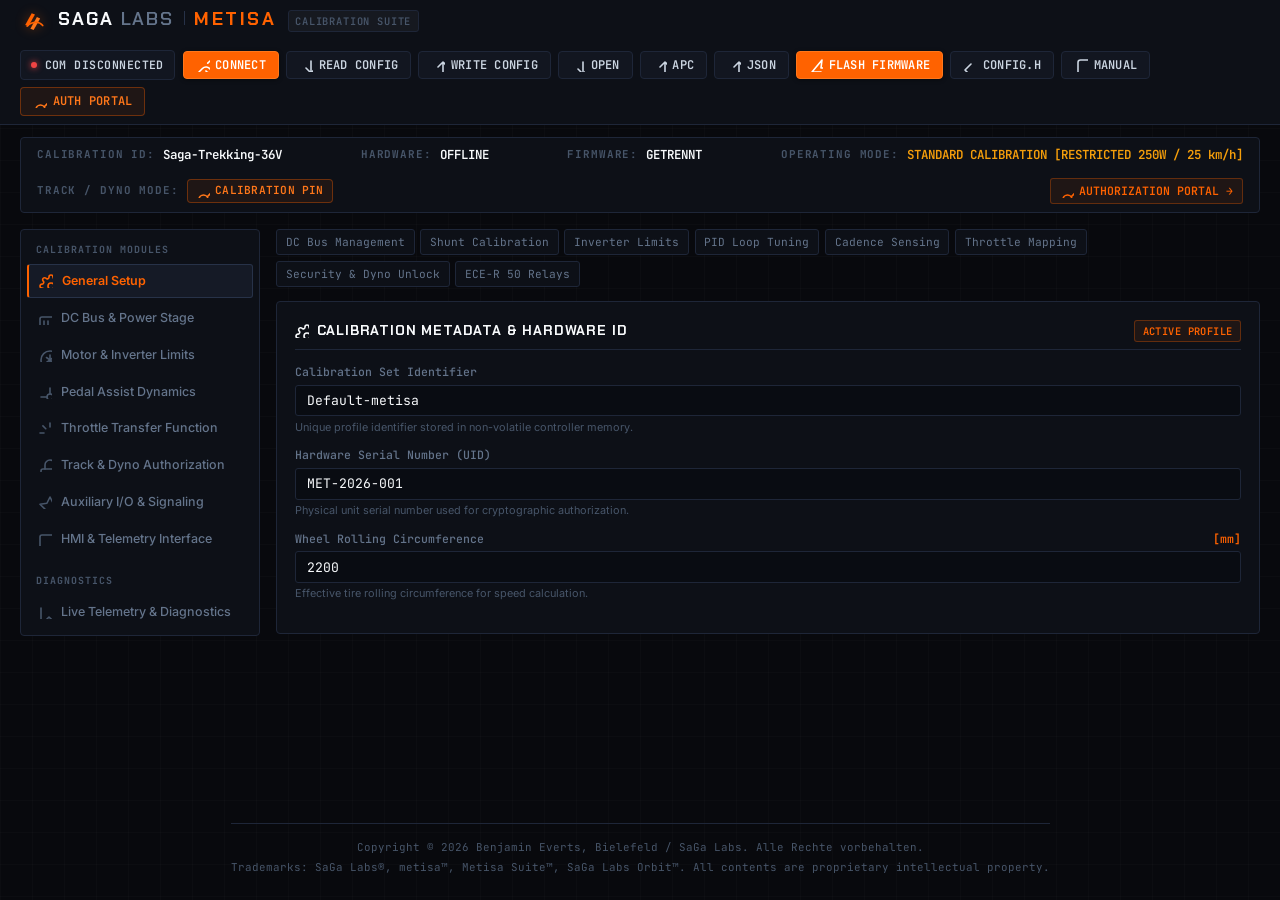
==== configurator/index.html @ d4f1e142 "feat(configurator): automatic hardware detection, master-PIN gated initial provisioning, and firmwar" ====
<!DOCTYPE html>
<html lang="de">
<head>
  <meta charset="UTF-8">
  <meta name="viewport" content="width=device-width, initial-scale=1.0">
  <title>SaGa Labs // METISA Inverter & Controller Calibration Suite</title>
  <meta name="description" content="SaGa Labs METISA Professional Calibration Suite. Universal Embedded Motor Controller & Inverter Tuning Platform.">
  <link rel="stylesheet" href="style.css">
</head>
<body>

  <!-- Hidden SVG Symbol Definitions for Clean 1.5px Stroke Icons -->
  <svg style="display: none;">
    <defs>
      <g id="icon-link"><path d="M10 13a5 5 0 007.54.54l3-3a5 5 0 00-7.07-7.07l-1.72 1.71"/><path d="M14 11a5 5 0 00-7.54-.54l-3 3a5 5 0 007.07 7.07l1.71-1.71"/></g>
      <g id="icon-import"><path d="M4 17v2a2 2 0 002 2h12a2 2 0 002-2v-2M7 11l5 5 5-5m-5 5V4"/></g>
      <g id="icon-export"><path d="M4 17v2a2 2 0 002 2h12a2 2 0 002-2v-2M7 9l5-5 5 5m-5-5v12"/></g>
      <g id="icon-code"><polyline points="16 18 22 12 16 6"/><polyline points="8 6 2 12 8 18"/></g>
      <g id="icon-manual"><path d="M4 19.5A2.5 2.5 0 016.5 17H20M4 4.5A2.5 2.5 0 016.5 2H20v20H6.5A2.5 2.5 0 014 19.5v-15z"/></g>
      <g id="icon-key"><circle cx="7.5" cy="15.5" r="4.5"/><path d="M21 3l-9.5 9.5M16 8l3 3M19 5l2 2"/></g>
      <g id="icon-gear"><circle cx="12" cy="12" r="3"/><path d="M19.4 15a1.65 1.65 0 00.33 1.82l.06.06a2 2 0 010 2.83 2 2 0 01-2.83 0l-.06-.06a1.65 1.65 0 00-1.82-.33 1.65 1.65 0 00-1 1.51V21a2 2 0 01-2 2 2 2 0 01-2-2v-.09A1.65 1.65 0 009 19.4a1.65 1.65 0 00-1.82.33l-.06.06a2 2 0 01-2.83 0 2 2 0 010-2.83l.06-.06a1.65 1.65 0 00.33-1.82 1.65 1.65 0 00-1.51-1H3a2 2 0 01-2-2 2 2 0 012-2h.09A1.65 1.65 0 004.6 9a1.65 1.65 0 00-.33-1.82l-.06-.06a2 2 0 010-2.83 2 2 0 012.83 0l.06.06a1.65 1.65 0 001.82.33H9a1.65 1.65 0 001-1.51V3a2 2 0 012-2 2 2 0 012 2v.09a1.65 1.65 0 001 1.51 1.65 1.65 0 001.82-.33l.06-.06a2 2 0 012.83 0 2 2 0 010 2.83l-.06.06a1.65 1.65 0 00-.33 1.82V9a1.65 1.65 0 001.51 1H21a2 2 0 012 2 2 2 0 01-2 2h-.09a1.65 1.65 0 00-1.51 1z"/></g>
      <g id="icon-battery"><rect x="2" y="6" width="18" height="12" rx="2"/><path d="M22 11v2M6 10v4m4-4v4"/></g>
      <g id="icon-motor"><circle cx="12" cy="12" r="9"/><path d="M12 7v10M8.5 9.5l7 5M15.5 9.5l-7 5"/></g>
      <g id="icon-pedal"><circle cx="12" cy="12" r="3"/><path d="M3 12h6m6 0h6M12 3v6m0 6v6"/></g>
      <g id="icon-throttle"><path d="M12 2v4m0 12v4M4.93 4.93l2.83 2.83m8.48 8.48l2.83 2.83M2 12h4m12 0h4M4.93 19.07l2.83-2.83m8.48-8.48l2.83-2.83"/></g>
      <g id="icon-lock"><rect x="3" y="11" width="18" height="11" rx="2"/><path d="M7 11V7a5 5 0 0110 0v4"/></g>
      <g id="icon-unlock"><rect x="3" y="11" width="18" height="11" rx="2"/><path d="M7 11V7a5 5 0 019.9-1"/></g>
      <g id="icon-signals"><polygon points="12 2 15.09 8.26 22 9.27 17 14.14 18.18 21.02 12 17.77 5.82 21.02 7 14.14 2 9.27 8.91 8.26 12 2"/></g>
      <g id="icon-display"><rect x="2" y="3" width="20" height="14" rx="2"/><path d="M8 21h8m-4-4v4"/></g>
      <g id="icon-telemetry"><path d="M3 3v18h18M7 16l4-4 4 4 6-6"/></g>
      <g id="icon-copy"><rect x="9" y="9" width="13" height="13" rx="2"/><path d="M5 15H4a2 2 0 01-2-2V4a2 2 0 012-2h9a2 2 0 012 2v1"/></g>
      <g id="icon-download"><path d="M21 15v4a2 2 0 01-2 2H5a2 2 0 01-2-2v-4M7 10l5 5 5-5M12 15V3"/></g>
      <g id="icon-flash"><polygon points="13 2 3 14 12 14 11 22 21 10 12 10 13 2"/></g>
    </defs>
  </svg>

  <!-- High-Density Automotive Client Toolbar -->
  <header class="app-header">
    <div class="brand-group" onclick="window.location.reload()">
      <svg class="logo-icon-svg" viewBox="0 0 40 40" fill="none">
        <path d="M8 26L18 8L23 10L13 28L8 26Z" fill="#ff6200"/>
        <path d="M16 32L26 14L31 16L21 34L16 32Z" fill="#ff771a"/>
        <path d="M11 28C11 28 17 22 25 22C31 22 35 27 35 27" stroke="#ff6200" stroke-width="2.5" stroke-linecap="round"/>
      </svg>
      <div class="brand-text-block">
        <span class="saga-title">SAGA</span>
        <span class="saga-labs-sub">LABS</span>
        <div class="brand-divider"></div>
        <span class="metisa-title">METISA</span>
        <span class="suite-badge">CALIBRATION SUITE</span>
      </div>
    </div>

    <div class="header-actions">
      <!-- Hardware Link Status Beacon -->
      <div class="connection-pill">
        <span class="connection-dot"></span>
        <span id="connectionStatusText">COM DISCONNECTED</span>
      </div>
      <button id="btnConnectSerial" class="btn btn-saga-primary" title="Web Serial Interface @ 115200 Baud">
        <svg class="svg-icon"><use href="#icon-link"/></svg>
        <span>CONNECT</span>
      </button>

      <!-- Controller Web Serial Sync (Read & Write) -->
      <button id="btnReadConfig" class="btn btn-secondary" onclick="readConfigFromController()" title="Konfiguration aus Controller-EEPROM über USB auslesen">
        <svg class="svg-icon"><use href="#icon-download"/></svg>
        <span>READ CONFIG</span>
      </button>
      <button id="btnWriteConfig" class="btn btn-secondary" onclick="writeConfigToController()" title="Aktive Kalibrierung über USB auf Controller schreiben & speichern">
        <svg class="svg-icon"><use href="#icon-export"/></svg>
        <span>WRITE CONFIG</span>
      </button>

      <!-- Profile File Actions -->
      <input type="file" id="profileFileInput" accept=".apc,.json" style="display: none;" onchange="handleProfileFileSelect(event)">
      <button class="btn btn-secondary" onclick="triggerProfileUpload()" title="Profil laden (.apc / .json)">
        <svg class="svg-icon"><use href="#icon-import"/></svg>
        <span>OPEN</span>
      </button>
      <button class="btn btn-secondary" onclick="downloadApcProfile()" title="Export legacy .apc profile">
        <svg class="svg-icon"><use href="#icon-export"/></svg>
        <span>APC</span>
      </button>
      <button class="btn btn-secondary" onclick="downloadJsonProfile()" title="Export JSON calibration profile">
        <svg class="svg-icon"><use href="#icon-export"/></svg>
        <span>JSON</span>
      </button>

      <!-- Firmware Flasher & Generator -->
      <button id="btnOpenFirmware" class="btn btn-saga-primary" onclick="openFirmwareModal()" title="Firmware flashen / Binaries herunterladen">
        <svg class="svg-icon"><use href="#icon-flash"/></svg>
        <span>FLASH FIRMWARE</span>
      </button>
      <button class="btn btn-secondary" onclick="openConfigModal()" title="Generate C++ firmware configuration header">
        <svg class="svg-icon"><use href="#icon-code"/></svg>
        <span>CONFIG.H</span>
      </button>

      <!-- Wiki & Auth Portal -->
      <a href="wiki.html" class="btn btn-secondary" title="Engineering documentation & field troubleshooting">
        <svg class="svg-icon"><use href="#icon-manual"/></svg>
        <span>MANUAL</span>
      </a>
      <a href="unlock_portal.html" target="_blank" class="btn btn-saga-outline" title="Dual-Mode Autorisierungsportal (E-Scooter eKFV / Track & Dyno)">
        <svg class="svg-icon"><use href="#icon-key"/></svg>
        <span>AUTH PORTAL</span>
      </a>
    </div>
  </header>

  <!-- Telemetry Summary Ribbon -->
  <section class="tech-status-bar">
    <div class="tech-status-col">
      <span class="tech-status-label">CALIBRATION ID:</span>
      <span class="tech-status-val" id="displayProfileName">Saga-Trekking-36V</span>
    </div>
    <div class="tech-status-col">
      <span class="tech-status-label">HARDWARE:</span>
      <span class="tech-status-val" id="detectedHardwareText">OFFLINE</span>
    </div>
    <div class="tech-status-col">
      <span class="tech-status-label">FIRMWARE:</span>
      <span class="tech-status-val" id="detectedFirmwareText">GETRENNT</span>
    </div>
    <div class="tech-status-col">
      <span class="tech-status-label">OPERATING MODE:</span>
      <span class="tech-status-val status-locked" id="techModeStatus">STANDARD CALIBRATION [RESTRICTED 250W / 25 km/h]</span>
    </div>
    <div class="tech-status-col">
      <span class="tech-status-label">TRACK / DYNO MODE:</span>
      <button id="btnQuickUnlock" class="btn btn-saga-outline btn-xs" onclick="switchTab('tab-pin')">
        <svg class="svg-icon"><use href="#icon-key"/></svg>
        <span>CALIBRATION PIN</span>
      </button>
    </div>
    <div class="tech-status-col">
      <a href="unlock_portal.html" target="_blank" class="portal-badge-link" title="Open official authorization portal">
        <svg class="svg-icon"><use href="#icon-key"/></svg>
        <span>AUTHORIZATION PORTAL &rarr;</span>
      </a>
    </div>
  </section>

  <!-- Main Container -->
  <div class="main-container">

    <!-- Sidebar Module Selector -->
    <nav class="sidebar-nav">
      <div class="nav-category-header">CALIBRATION MODULES</div>
      
      <div class="nav-item active" data-tab="tab-system">
        <svg class="svg-icon"><use href="#icon-gear"/></svg>
        <span>General Setup</span>
      </div>
      <div class="nav-item" data-tab="tab-battery">
        <svg class="svg-icon"><use href="#icon-battery"/></svg>
        <span>DC Bus & Power Stage</span>
      </div>
      <div class="nav-item" data-tab="tab-motor">
        <svg class="svg-icon"><use href="#icon-motor"/></svg>
        <span>Motor & Inverter Limits</span>
      </div>
      <div class="nav-item" data-tab="tab-pas">
        <svg class="svg-icon"><use href="#icon-pedal"/></svg>
        <span>Pedal Assist Dynamics</span>
      </div>
      <div class="nav-item" data-tab="tab-throttle">
        <svg class="svg-icon"><use href="#icon-throttle"/></svg>
        <span>Throttle Transfer Function</span>
      </div>
      <div class="nav-item" data-tab="tab-pin">
        <svg class="svg-icon"><use href="#icon-lock"/></svg>
        <span>Track & Dyno Authorization</span>
      </div>
      <div class="nav-item" data-tab="tab-lights">
        <svg class="svg-icon"><use href="#icon-signals"/></svg>
        <span>Auxiliary I/O & Signaling</span>
      </div>
      <div class="nav-item" data-tab="tab-display">
        <svg class="svg-icon"><use href="#icon-display"/></svg>
        <span>HMI & Telemetry Interface</span>
      </div>

      <div class="nav-category-header" style="margin-top: 0.5rem;">DIAGNOSTICS</div>
      <div class="nav-item" data-tab="tab-live">
        <svg class="svg-icon"><use href="#icon-telemetry"/></svg>
        <span>Live Telemetry & Diagnostics</span>
      </div>
    </nav>

    <!-- Main Content Area -->
    <main class="content-area">

      <!-- Fast Jump Hotspots Strip -->
      <section style="display: flex; flex-direction: column; gap: 0.35rem;">
        <div class="hotspots-strip">
          <span class="hotspot-pill" data-tab="tab-battery" data-card="card-battery">DC Bus Management</span>
          <span class="hotspot-pill" data-tab="tab-battery" data-card="card-shunt">Shunt Calibration</span>
          <span class="hotspot-pill" data-tab="tab-motor" data-card="card-motor">Inverter Limits</span>
          <span class="hotspot-pill" data-tab="tab-motor" data-card="card-pid">PID Loop Tuning</span>
          <span class="hotspot-pill" data-tab="tab-pas" data-card="card-pas">Cadence Sensing</span>
          <span class="hotspot-pill" data-tab="tab-throttle" data-card="card-throttle">Throttle Mapping</span>
          <span class="hotspot-pill" data-tab="tab-pin" data-card="card-pin">Security & Dyno Unlock</span>
          <span class="hotspot-pill" data-tab="tab-lights" data-card="card-signals">ECE-R 50 Relays</span>
        </div>
      </section>

      <!-- TAB 1: General Setup -->
      <div id="tab-system" class="tab-pane">
        <div class="cards-grid">
          <div class="config-card" id="card-system">
            <div class="card-title">
              <h3>
                <svg class="svg-icon"><use href="#icon-gear"/></svg>
                CALIBRATION METADATA & HARDWARE ID
              </h3>
              <span class="badge badge-metisa">Active Profile</span>
            </div>
            <div class="form-group">
              <label class="form-label" for="profile_name">Calibration Set Identifier</label>
              <input type="text" id="profile_name" class="form-control" value="Saga-Trekking-36V">
              <span class="form-hint">Unique profile identifier stored in non-volatile controller memory.</span>
            </div>
            <div class="form-group">
              <label class="form-label" for="profile_serial">Hardware Serial Number (UID)</label>
              <input type="text" id="profile_serial" class="form-control" placeholder="e.g. MET-4091-88" value="MET-2026-001">
              <span class="form-hint">Physical unit serial number used for cryptographic authorization.</span>
            </div>
            <div class="form-group">
              <label class="form-label" for="nud_circumference">
                <span>Wheel Rolling Circumference</span>
                <span class="unit">[mm]</span>
              </label>
              <input type="number" id="nud_circumference" class="form-control" step="1" value="2200">
              <span class="form-hint">Effective tire rolling circumference for speed calculation.</span>
            </div>
          </div>
        </div>
      </div>

      <!-- TAB 2: DC Bus & Power Stage -->
      <div id="tab-battery" class="tab-pane" style="display: none;">
        <div class="cards-grid">
          <div class="config-card" id="card-battery">
            <div class="card-title">
              <h3>
                <svg class="svg-icon"><use href="#icon-battery"/></svg>
                DC BUS MONITORING & CELL PROTECTION
              </h3>
              <span class="badge badge-legal">Protection Circuit</span>
            </div>
            <div class="form-row">
              <div class="form-group">
                <label class="form-label" for="nud_vmax">
                  <span>Charge Cutoff Voltage</span>
                  <span class="unit">[V]</span>
                </label>
                <input type="number" id="nud_vmax" class="form-control" step="0.5" value="42.0">
              </div>
              <div class="form-group">
                <label class="form-label" for="nud_capacity">
                  <span>Nominal Capacity</span>
                  <span class="unit">[Wh]</span>
                </label>
                <input type="number" id="nud_capacity" class="form-control" step="10" value="500">
              </div>
            </div>
            <div class="form-row">
              <div class="form-group">
                <label class="form-label" for="nud_vcutoff">
                  <span>Derating Threshold Voltage</span>
                  <span class="unit">[V]</span>
                </label>
                <input type="number" id="nud_vcutoff" class="form-control" step="0.5" value="33.0">
                <span class="form-hint">Soft power reduction begins.</span>
              </div>
              <div class="form-group">
                <label class="form-label" for="nud_vemergency">
                  <span>Hard Cutoff Voltage</span>
                  <span class="unit">[V]</span>
                </label>
                <input type="number" id="nud_vemergency" class="form-control" step="0.5" value="28.0">
                <span class="form-hint">Immediate MOSFET gate shutdown.</span>
              </div>
            </div>
            <div class="form-check">
              <input type="checkbox" id="chb_chargedetection" checked>
              <label class="form-check-label" for="chb_chargedetection">Auto charge detection (Reset trip counters)</label>
            </div>
          </div>

          <div class="config-card" id="card-shunt">
            <div class="card-title">
              <h3>
                <svg class="svg-icon"><use href="#icon-battery"/></svg>
                ADC VOLTAGE DIVIDER & SHUNT CALIBRATION
              </h3>
              <span class="badge badge-metisa">Analog Input</span>
            </div>
            <div class="form-row">
              <div class="form-group">
                <label class="form-label" for="nud_voltage_amplitude">
                  <span>Voltage Gain</span>
                  <span class="unit">[V/ADC]</span>
                </label>
                <input type="number" id="nud_voltage_amplitude" class="form-control" step="0.0001" value="0.0587">
              </div>
              <div class="form-group">
                <label class="form-label" for="nud_current_amplitude">
                  <span>Current Shunt Gain</span>
                  <span class="unit">[A/ADC]</span>
                </label>
                <input type="number" id="nud_current_amplitude" class="form-control" step="0.0001" value="0.0741">
              </div>
            </div>
            <div class="form-row">
              <div class="form-group">
                <label class="form-label" for="nud_voltage_offset">
                  <span>Voltage Zero Offset</span>
                  <span class="unit">[V]</span>
                </label>
                <input type="number" id="nud_voltage_offset" class="form-control" step="0.1" value="0.0">
              </div>
              <div class="form-group">
                <label class="form-label" for="nud_current_offset">
                  <span>Quiescent Current Offset</span>
                  <span class="unit">[A]</span>
                </label>
                <input type="number" id="nud_current_offset" class="form-control" step="0.1" value="0.0">
              </div>
            </div>
          </div>
        </div>
      </div>

      <!-- TAB 3: Motor & Inverter Limits -->
      <div id="tab-motor" class="tab-pane" style="display: none;">
        <div class="cards-grid">
          <div class="config-card" id="card-motor">
            <div class="card-title">
              <h3>
                <svg class="svg-icon"><use href="#icon-motor"/></svg>
                INVERTER DRIVE LIMITS & POWER CURVE
              </h3>
              <span class="badge badge-legal">Continuous Power</span>
            </div>
            <div class="form-row">
              <div class="form-group">
                <label class="form-label" for="nud_power_max">
                  <span>Continuous Rated Power</span>
                  <span class="unit">[W]</span>
                </label>
                <input type="number" id="nud_power_max" class="form-control" step="10" value="250">
                <span class="form-hint">Standard nominal output power.</span>
              </div>
              <div class="form-group">
                <label class="form-label" for="nud_power_thermal">
                  <span>Thermal Limiting Floor</span>
                  <span class="unit">[W]</span>
                </label>
                <input type="number" id="nud_power_thermal" class="form-control" step="10" value="150">
              </div>
            </div>
            <div class="form-row">
              <div class="form-group">
                <label class="form-label" for="nud_speedcutoff_start">
                  <span>Derating Onset Speed</span>
                  <span class="unit">[km/h]</span>
                </label>
                <input type="number" id="nud_speedcutoff_start" class="form-control" step="1" value="23">
              </div>
              <div class="form-group">
                <label class="form-label" for="nud_speedcutoff_stop">
                  <span>Hard Cutoff Speed</span>
                  <span class="unit">[km/h]</span>
                </label>
                <input type="number" id="nud_speedcutoff_stop" class="form-control" step="1" value="25">
              </div>
            </div>
            <div class="form-row">
              <div class="form-group">
                <label class="form-label" for="nud_motor_min">Motor Min PWM Offset (Deadband)</label>
                <input type="number" id="nud_motor_min" class="form-control" value="50">
              </div>
              <div class="form-group">
                <label class="form-label" for="nud_motor_max">Motor Max PWM Output</label>
                <input type="number" id="nud_motor_max" class="form-control" value="200">
              </div>
            </div>
          </div>

          <!-- Oscilloscope Dyno Power Graph Canvas -->
          <div class="config-card" id="card-powergraph">
            <div class="card-title">
              <h3>
                <svg class="svg-icon"><use href="#icon-telemetry"/></svg>
                DYNO DERATING CHARACTERISTIC
              </h3>
              <span class="badge badge-metisa">Curve Simulator</span>
            </div>
            <div class="dyno-canvas-wrapper">
              <canvas id="powerGraphCanvas"></canvas>
            </div>
            <div class="dyno-readout-bar">
              <span>X: 0 &rarr; 35 km/h</span>
              <span>Y: 0 &rarr; Power Max [W]</span>
              <span id="dynoCursorReadout">Status: Continuous Profile</span>
            </div>
          </div>

          <!-- Closed-Loop PID Tuning -->
          <div class="config-card" id="card-pid">
            <div class="card-title">
              <h3>
                <svg class="svg-icon"><use href="#icon-gear"/></svg>
                CLOSED-LOOP PID CONTROLLER GAINS
              </h3>
              <span class="badge badge-metisa">Control Loop</span>
            </div>
            <div class="form-row">
              <div class="form-group">
                <label class="form-label" for="nud_pidp">Proportional Gain (Kp)</label>
                <input type="number" id="nud_pidp" class="form-control" step="0.01" value="0.0">
              </div>
              <div class="form-group">
                <label class="form-label" for="nud_pidi">Integral Gain (Ki)</label>
                <input type="number" id="nud_pidi" class="form-control" step="0.1" value="2.0">
              </div>
            </div>
            <div class="form-row">
              <div class="form-group">
                <label class="form-label" for="nud_pidp_throttle">Throttle Loop Kp</label>
                <input type="number" id="nud_pidp_throttle" class="form-control" step="0.01" value="0.05">
              </div>
              <div class="form-group">
                <label class="form-label" for="nud_pidi_throttle">Throttle Loop Ki</label>
                <input type="number" id="nud_pidi_throttle" class="form-control" step="0.1" value="2.5">
              </div>
            </div>
            <div class="form-check">
              <input type="checkbox" id="chb_resetintegral">
              <label class="form-check-label" for="chb_resetintegral">Reset integral term on brake engage or cadence stop</label>
            </div>
          </div>
        </div>
      </div>

      <!-- TAB 4: Pedal Assist Dynamics -->
      <div id="tab-pas" class="tab-pane" style="display: none;">
        <div class="cards-grid">
          <div class="config-card" id="card-pas">
            <div class="card-title">
              <h3>
                <svg class="svg-icon"><use href="#icon-pedal"/></svg>
                CADENCE SENSING & TORQUE DYNAMICS
              </h3>
              <span class="badge badge-legal">Pedal Assist</span>
            </div>
            <div class="form-group">
              <label class="form-label" for="cb_bottombracket">Transducer Interface</label>
              <select id="cb_bottombracket" class="form-control">
                <option value="1">Standard Digital Hall PAS Sensor</option>
                <option value="2">Thun X-Cell RT (Analog Torque)</option>
                <option value="3">Bafang BBS Bottom Bracket (24 Pulses)</option>
                <option value="4">Sempu V1 Torque Transducer</option>
                <option value="5">Sempu Next-Gen Transducer</option>
                <option value="6">Erider T9 Torque Transducer</option>
                <option value="0">Disabled (Pure Dyno / Direct Throttle)</option>
              </select>
            </div>
            <div class="form-row">
              <div class="form-group">
                <label class="form-label" for="nud_magnets">PAS Pole Pairs / Magnets</label>
                <input type="number" id="nud_magnets" class="form-control" value="12">
              </div>
              <div class="form-group">
                <label class="form-label" for="nud_pastimeout">
                  <span>Cadence Inactivity Timeout</span>
                  <span class="unit">[ms]</span>
                </label>
                <input type="number" id="nud_pastimeout" class="form-control" step="50" value="500">
                <span class="form-hint">Motor cutoff latency upon cadence cessation.</span>
              </div>
            </div>
            <div class="form-row">
              <div class="form-group">
                <label class="form-label" for="nud_magnetcount">Wheel Speed Pulse Count</label>
                <input type="number" id="nud_magnetcount" class="form-control" value="1">
              </div>
              <div class="form-group">
                <label class="form-label" for="nud_gearchangepause">
                  <span>Shift Pause Interval</span>
                  <span class="unit">[ms]</span>
                </label>
                <input type="number" id="nud_gearchangepause" class="form-control" value="2000">
              </div>
            </div>
            <div class="form-check">
              <input type="checkbox" id="chb_brokensensor" checked>
              <label class="form-check-label" for="chb_brokensensor">Active Speed Transducer Fault Detection (DETECT_BROKEN_SPEEDSENSOR)</label>
            </div>
          </div>
        </div>
      </div>

      <!-- TAB 5: Throttle Transfer Function -->
      <div id="tab-throttle" class="tab-pane" style="display: none;">
        <div class="cards-grid">
          <div class="config-card" id="card-throttle">
            <div class="card-title">
              <h3>
                <svg class="svg-icon"><use href="#icon-throttle"/></svg>
                THROTTLE TRANSDUCER & WALK ASSIST
              </h3>
              <span class="badge badge-legal">Analog Transfer</span>
            </div>
            <div class="form-check">
              <input type="checkbox" id="chb_throttle" checked>
              <label class="form-check-label" for="chb_throttle">Throttle Input Transducer Enabled</label>
            </div>
            <div class="form-row">
              <div class="form-group">
                <label class="form-label" for="nud_throttle_min">
                  <span>Deadband Floor</span>
                  <span class="unit">[ADC]</span>
                </label>
                <input type="number" id="nud_throttle_min" class="form-control" value="180">
                <span class="form-hint">Failsafe open-circuit detection below 150 ADC.</span>
              </div>
              <div class="form-group">
                <label class="form-label" for="nud_throttle_max">
                  <span>Full Saturation Ceiling</span>
                  <span class="unit">[ADC]</span>
                </label>
                <input type="number" id="nud_throttle_max" class="form-control" value="870">
              </div>
            </div>
            <div class="form-check">
              <input type="checkbox" id="chb_startingaid" checked>
              <label class="form-check-label" for="chb_startingaid">Walk Assist / Starting Aid Enabled</label>
            </div>
            <div class="form-group">
              <label class="form-label" for="nud_startingaid">
                <span>Walk Assist Max Velocity</span>
                <span class="unit">[km/h]</span>
              </label>
              <input type="number" id="nud_startingaid" class="form-control" value="6">
            </div>
          </div>
        </div>
      </div>

      <!-- TAB 6: Track & Dyno Authorization (PIN-Protected) -->
      <div id="tab-pin" class="tab-pane" style="display: none;">
        <div class="cards-grid">
          <div class="config-card" id="card-pin">
            <div class="card-title">
              <h3>
                <svg class="svg-icon"><use href="#icon-lock"/></svg>
                TRACK & DYNO CALIBRATION AUTHORIZATION
              </h3>
              <span class="badge badge-legal" id="raceLockBadge">RESTRICTED</span>
            </div>

            <!-- Locked State Container: Direct PIN entry, NO PIN generation -->
            <div id="raceLockedContainer" class="race-locked-box">
              <div class="lock-icon-hero">
                <svg class="svg-icon-lg"><use href="#icon-lock"/></svg>
              </div>
              <h4 style="font-family: var(--orbit-font-brand); color: var(--orbit-text-primary); margin-bottom: 0.35rem; font-size: 0.95rem;">
                UNRESTRICTED INVERTER CALIBRATION LOCKED
              </h4>
              <p style="font-size: 0.78rem; color: var(--orbit-text-secondary); margin-bottom: 1rem; line-height: 1.5;">
                Advanced inverter profiles (up to 99 km/h, 3000 W phase power, direct throttle operation without cadence requirement) are restricted for track and dyno environments. Input your assigned authorization PIN to unlock the parameter matrix.
              </p>

              <div class="pin-entry-row">
                <div class="form-group" style="flex: 1;">
                  <label class="form-label" for="input_unlock_pin">Authorization Key / PIN</label>
                  <input type="password" id="input_unlock_pin" class="form-control" placeholder="Input PIN" autocomplete="off" maxlength="10">
                </div>
                <div class="form-group" style="flex: 1;">
                  <label class="form-label" for="input_unlock_serial">Unit Serial Override (Optional)</label>
                  <input type="text" id="input_unlock_serial" class="form-control" placeholder="e.g. MET-2026-001">
                </div>
              </div>

              <div style="display: flex; gap: 0.5rem; align-items: center; flex-wrap: wrap; margin-top: 0.75rem;">
                <button type="button" class="btn btn-saga-primary" onclick="verifyAndUnlockRaceMode()">
                  <svg class="svg-icon"><use href="#icon-unlock"/></svg>
                  <span>UNLOCK CALIBRATION</span>
                </button>
                <a href="unlock_portal.html" target="_blank" class="btn btn-saga-outline" title="Request PIN for this hardware unit">
                  <svg class="svg-icon"><use href="#icon-key"/></svg>
                  <span>REQUEST AUTHORIZATION PIN &rarr;</span>
                </a>
              </div>
              <div id="pinUnlockError" class="pin-error-msg" style="display: none; margin-top: 0.5rem; color: var(--orbit-status-red); font-size: 0.74rem;"></div>
            </div>

            <!-- Unlocked State Container: Full Unrestricted Controls -->
            <div id="raceUnlockedContainer" class="race-unlocked-box" style="display: none;">
              <div class="unlocked-header-banner">
                <div>
                  <span style="color: var(--orbit-status-green); font-weight: 700; font-family: var(--orbit-font-mono); font-size: 0.85rem; display: flex; align-items: center; gap: 0.4rem;">
                    <svg class="svg-icon"><use href="#icon-unlock"/></svg>
                    UNRESTRICTED TRACK & DYNO CALIBRATION ACTIVE
                  </span>
                  <p style="font-size: 0.72rem; color: var(--orbit-text-dim); margin-top: 0.2rem;">
                    Operation authorized exclusively on enclosed private proving grounds and dyno test benches.
                  </p>
                </div>
                <button type="button" class="btn btn-secondary btn-xs" onclick="lockRaceMode()">
                  <svg class="svg-icon"><use href="#icon-lock"/></svg>
                  <span>LOCK MATRIX</span>
                </button>
              </div>

              <div class="form-check" style="margin-top: 1rem;">
                <input type="checkbox" id="metisa_pin_enabled" checked>
                <label class="form-check-label" for="metisa_pin_enabled">Enforce hardware startup security lock in firmware</label>
              </div>

              <input type="hidden" id="metisa_master_pin" value="210286">

              <div class="form-row" style="margin-top: 0.85rem;">
                <div class="form-group">
                  <label class="form-label" for="metisa_race_speed">
                    <span>Track Velocity Limit</span>
                    <span class="unit">[km/h]</span>
                  </label>
                  <input type="number" id="metisa_race_speed" class="form-control" value="99" min="25" max="120">
                  <span class="form-hint">Unrestricted top speed setpoint (Default: 99 km/h).</span>
                </div>
                <div class="form-group">
                  <label class="form-label" for="metisa_race_power">
                    <span>Track Maximum Inverter Output</span>
                    <span class="unit">[W]</span>
                  </label>
                  <input type="number" id="metisa_race_power" class="form-control" value="1000" min="250" max="3000" step="50">
                  <span class="form-hint">Full phase power up to 3000 Watts.</span>
                </div>
              </div>

              <div class="form-check" style="margin-top: 0.5rem;">
                <input type="checkbox" id="metisa_race_pure_throttle" checked>
                <label class="form-check-label" for="metisa_race_pure_throttle">
                  Enable full direct throttle without pedal cadence requirement
                </label>
              </div>
            </div>

          </div>
        </div>
      </div>

      <!-- TAB 7: Auxiliary I/O & Signaling -->
      <div id="tab-lights" class="tab-pane" style="display: none;">
        <div class="cards-grid">
          <div class="config-card" id="card-signals">
            <div class="card-title">
              <h3>
                <svg class="svg-icon"><use href="#icon-signals"/></svg>
                ECE-R 50 DIRECTION FLASHER RELAYS
              </h3>
              <span class="badge badge-metisa">Solid-State I/O</span>
            </div>
            <div class="form-check">
              <input type="checkbox" id="metisa_turn_signals" checked>
              <label class="form-check-label" for="metisa_turn_signals">Solid-State Turn Signal Driver Active (L / R)</label>
            </div>
            <div class="form-group">
              <label class="form-label" for="metisa_turn_autocancel">
                <span>Signal Auto-Cancel Interval</span>
                <span class="unit">[s]</span>
              </label>
              <input type="number" id="metisa_turn_autocancel" class="form-control" value="20">
              <span class="form-hint">Automatic cutoff after 20 s (Calibrated flash rate: 1.5 Hz).</span>
            </div>
            <div class="form-check">
              <input type="checkbox" id="metisa_headlight" checked>
              <label class="form-check-label" for="metisa_headlight">Digital Headlight Low-Beam Driver</label>
            </div>
            <div class="form-check">
              <input type="checkbox" id="metisa_highbeam" checked>
              <label class="form-check-label" for="metisa_highbeam">High-Beam Auxiliary Solenoid / Relay</label>
            </div>
          </div>

          <div class="config-card" id="card-brakes">
            <div class="card-title">
              <h3>
                <svg class="svg-icon"><use href="#icon-signals"/></svg>
                BRAKING CUTOFF & EMERGENCY STOP SIGNAL (ESS)
              </h3>
              <span class="badge badge-legal">Safety Logic</span>
            </div>
            <div class="form-check">
              <input type="checkbox" id="chb_brake" checked>
              <label class="form-check-label" for="chb_brake">Brake Lever Switch Transducer Installed</label>
            </div>
            <div class="form-check">
              <input type="checkbox" id="chb_brakeinverted">
              <label class="form-check-label" for="chb_brakeinverted">Invert Switch Logic (Active High)</label>
            </div>
            <div class="form-check">
              <input type="checkbox" id="metisa_ess_brake_flash" checked>
              <label class="form-check-label" for="metisa_ess_brake_flash">ESS Rapid Strobe Brake Flash (3.5 Hz under heavy deceleration)</label>
            </div>
            <div class="form-row">
              <div class="form-group">
                <label class="form-label" for="metisa_ess_threshold">
                  <span>ESS Arming Threshold</span>
                  <span class="unit">[km/h]</span>
                </label>
                <input type="number" id="metisa_ess_threshold" class="form-control" value="15">
              </div>
              <div class="form-group">
                <label class="form-label" for="metisa_horn_cutoff">
                  <span>Acoustic Horn Thermal Limit</span>
                  <span class="unit">[s]</span>
                </label>
                <input type="number" id="metisa_horn_cutoff" class="form-control" step="0.5" value="3.0">
              </div>
            </div>
          </div>
        </div>
      </div>

      <!-- TAB 8: HMI & Telemetry Interface -->
      <div id="tab-display" class="tab-pane" style="display: none;">
        <div class="cards-grid">
          <div class="config-card" id="card-display">
            <div class="card-title">
              <h3>
                <svg class="svg-icon"><use href="#icon-display"/></svg>
                INSTRUMENT CLUSTER & HMI TRANSCEIVER
              </h3>
              <span class="badge badge-metisa">Display Protocol</span>
            </div>
            <div class="form-group">
              <label class="form-label" for="cb_display">Instrument Display Protocol</label>
              <select id="cb_display" class="form-control">
                <option value="12">ST7789 Color TFT (320x240 SPI Hardware DMA)</option>
                <option value="1">Nokia 5110 (4-Pin SPI)</option>
                <option value="2">Nokia 5110 (5-Pin SPI)</option>
                <option value="3">16x2 Character LCD (Parallel)</option>
                <option value="4">16x2 Character LCD (DOGM Serial)</option>
                <option value="5">BMS-Battery S-LCD</option>
                <option value="6">BMS-Battery S-LCD 3</option>
                <option value="7">King-Meter 618U</option>
                <option value="8">King-Meter 901U</option>
                <option value="9">Bafang C961 UART</option>
                <option value="10">Bafang C965 UART</option>
                <option value="11">Bafang SW102 UART</option>
                <option value="0">Headless Telemetry (Direct RF / Web Dashboard)</option>
              </select>
            </div>
            <div class="form-row">
              <div class="form-group">
                <label class="form-label" for="txb_welcometext">Boot Splash String</label>
                <input type="text" id="txb_welcometext" class="form-control" value="SAGA METISA 1.43">
              </div>
              <div class="form-group">
                <label class="form-label" for="txb_goodbye">Shutdown Splash String</label>
                <input type="text" id="txb_goodbye" class="form-control" value="System Standby">
              </div>
            </div>
          </div>

          <div class="config-card" id="card-wireless">
            <div class="card-title">
              <h3>
                <svg class="svg-icon"><use href="#icon-telemetry"/></svg>
                ONBOARD WIRELESS TELEMETRY (ESP32)
              </h3>
              <span class="badge badge-metisa">RF Transceiver</span>
            </div>
            <div class="form-check">
              <input type="checkbox" id="chb_bluetoothstartup" checked>
              <label class="form-check-label" for="chb_bluetoothstartup">Bluetooth Classic SPP Port ("APC-Pedelec" for Android HMI)</label>
            </div>
            <div class="form-check">
              <input type="checkbox" id="wireless_wifi_softap" checked>
              <label class="form-check-label" for="wireless_wifi_softap">WiFi SoftAP Telemetry Server ("APC-Pedelec-WiFi")</label>
            </div>
            <div class="form-row">
              <div class="form-group">
                <label class="form-label" for="wireless_ssid">Access Point SSID</label>
                <input type="text" id="wireless_ssid" class="form-control" value="APC-Pedelec-WiFi">
              </div>
              <div class="form-group">
                <label class="form-label" for="wireless_pass">WPA2 Pre-Shared Key</label>
                <input type="text" id="wireless_pass" class="form-control" value="21028600">
              </div>
            </div>
            <div class="form-check">
              <input type="checkbox" id="wireless_web_dashboard" checked>
              <label class="form-check-label" for="wireless_web_dashboard">Embedded HTML5 Live Diagnostics & REST API on Port 80</label>
            </div>
          </div>
        </div>
      </div>

      <!-- TAB 9: Live Telemetry & Diagnostics -->
      <div id="tab-live" class="tab-pane" style="display: none;">
        <div class="cards-grid">
          <div class="config-card" id="card-live-gauges">
            <div class="card-title">
              <h3>
                <svg class="svg-icon"><use href="#icon-telemetry"/></svg>
                REAL-TIME TELEMETRY & AD CONVERTER TRACES
              </h3>
              <span class="badge badge-metisa">115.2 kbps USB Stream</span>
            </div>
            <p class="form-hint">Connect controller via USB to verify live bus voltage, phase current, and analog input ranges:</p>
            
            <div style="display: flex; flex-direction: column; gap: 0.75rem; margin-top: 0.75rem;">
              <div>
                <div style="display: flex; justify-content: space-between; font-family: var(--orbit-font-mono); font-size: 0.75rem;">
                  <span>DC Bus Voltage</span>
                  <span id="lblLiveVoltage" style="font-weight: 600;">-- V (ADC --)</span>
                </div>
                <div class="gauge-rail">
                  <div id="gaugeFillVoltage" class="gauge-rail-fill fill-green"></div>
                </div>
              </div>

              <div>
                <div style="display: flex; justify-content: space-between; font-family: var(--orbit-font-mono); font-size: 0.75rem;">
                  <span>Battery Shunt Current</span>
                  <span id="lblLiveCurrent" style="font-weight: 600;">-- A (ADC --)</span>
                </div>
                <div class="gauge-rail">
                  <div id="gaugeFillCurrent" class="gauge-rail-fill fill-amber"></div>
                </div>
              </div>

              <div>
                <div style="display: flex; justify-content: space-between; font-family: var(--orbit-font-mono); font-size: 0.75rem;">
                  <span>Throttle Raw Transducer Value</span>
                  <span id="lblLiveThrottle" style="font-weight: 600;">ADC --</span>
                </div>
                <div class="gauge-rail">
                  <div id="gaugeFillThrottle" class="gauge-rail-fill fill-cyan"></div>
                </div>
              </div>

              <div>
                <div style="display: flex; justify-content: space-between; font-family: var(--orbit-font-mono); font-size: 0.75rem;">
                  <span>Auxiliary Potentiometer Raw Value</span>
                  <span id="lblLivePoti" style="font-weight: 600;">ADC --</span>
                </div>
                <div class="gauge-rail">
                  <div id="gaugeFillPoti" class="gauge-rail-fill"></div>
                </div>
              </div>
            </div>
          </div>
        </div>
      </div>

    </main>
  </div>

  <!-- Modal for config.h Source View -->
  <div id="configModal" class="modal-overlay">
    <div class="modal-window">
      <div class="modal-header">
        <h4>FIRMWARE CONFIGURATION HEADER (config.h)</h4>
        <button class="modal-close" onclick="closeConfigModal()">&times;</button>
      </div>
      <pre id="configCodeView" class="modal-body"></pre>
      <div class="modal-footer">
        <button class="btn btn-secondary" onclick="closeConfigModal()">CLOSE</button>
        <button class="btn btn-secondary" onclick="copyConfigToClipboard()">
          <svg class="svg-icon"><use href="#icon-copy"/></svg>
          <span>COPY</span>
        </button>
        <button class="btn btn-saga-primary" onclick="downloadConfigHeader()">
          <svg class="svg-icon"><use href="#icon-download"/></svg>
          <span>DOWNLOAD HEADER</span>
        </button>
      </div>
    </div>
  </div>

  <!-- Modal for Firmware Flasher & Binary Manager -->
  <div id="firmwareModal" class="modal-overlay">
    <div class="modal-window" style="max-width: 820px;">
      <div class="modal-header">
        <h4>EMBEDDED FIRMWARE FLASHER & BINARY MANAGER</h4>
        <button class="modal-close" onclick="closeFirmwareModal()">&times;</button>
      </div>
      <div class="modal-body" style="background: var(--orbit-bg-subsurface); color: var(--orbit-text-secondary); font-family: var(--orbit-font-body);">
        
        <!-- Hardware Model & Firmware Security Clearance Banner -->
        <div id="flasherSecurityBanner" class="flasher-security-banner banner-neutral">
          <div style="display: flex; justify-content: space-between; align-items: center; flex-wrap: wrap; gap: 0.5rem;">
            <div>
              <span class="security-banner-title" id="flasherDetectedHardware">ERKANNTES MODELL: KEIN CONTROLLER VERBUNDEN</span>
              <div class="security-banner-desc" id="flasherSecurityDesc">
                Verbinden Sie den Controller über USB, um die Hardware-Architektur und den Firmware-Status automatisch zu ermitteln.
              </div>
            </div>
            <span class="badge badge-legal" id="flasherSecurityBadge">OFFLINE</span>
          </div>

          <!-- Master PIN Gate for Uninitialized / Blank Controller -->
          <div id="flasherMasterPinGate" style="display: none; margin-top: 0.75rem; padding-top: 0.75rem; border-top: 1px dashed rgba(255, 98, 0, 0.35);">
            <div style="font-size: 0.76rem; color: var(--orbit-orange); font-weight: 600; margin-bottom: 0.35rem;">
              ERSTINSTALLATION GESPERRT // MASTER-PIN 210286 ERFORDERLICH:
            </div>
            <div style="display: flex; gap: 0.5rem; max-width: 420px; align-items: center;">
              <input type="password" id="flasherMasterPinInput" class="form-control" placeholder="Master-PIN (210286) eingeben" style="font-size: 0.75rem;">
              <button type="button" class="btn btn-saga-primary btn-xs" onclick="verifyFlasherMasterPin()">
                FREIGEBEN
              </button>
            </div>
            <div id="flasherMasterPinFeedback" style="font-size: 0.7rem; margin-top: 0.35rem; display: none;"></div>
          </div>
        </div>

        <div style="font-size: 0.8rem; color: var(--orbit-text-secondary); margin-bottom: 0.75rem;">
          Wählen Sie die Ziel-Mikrocontroller-Architektur für das direkte Flashen über Web Serial oder den Download des vorkompilierten Firmware-Binaries:
        </div>

        <!-- Target Hardware Architecture Cards -->
        <div class="flasher-target-grid">
          <div class="flasher-target-card selected" id="flashCardNano" onclick="selectFlasherTarget('nano')">
            <div class="flasher-radio-header">
              <input type="radio" name="flasherArchRadio" id="flasherArchNano" checked>
              <label for="flasherArchNano" style="cursor: pointer;">Arduino Nano</label>
            </div>
            <div class="flasher-mcu-sub">ATmega328P @ 16 MHz [AVR]</div>
            <div style="font-size: 0.7rem; color: var(--orbit-status-green); margin-top: 0.35rem; font-family: var(--orbit-font-mono);">
              WEB SERIAL STK500v1 DIRECT FLASH
            </div>
          </div>

          <div class="flasher-target-card" id="flashCardStm32" onclick="selectFlasherTarget('stm32')">
            <div class="flasher-radio-header">
              <input type="radio" name="flasherArchRadio" id="flasherArchStm32">
              <label for="flasherArchStm32" style="cursor: pointer;">STM32 BlackPill</label>
            </div>
            <div class="flasher-mcu-sub">STM32F401CC @ 84 MHz [ARM]</div>
            <div style="font-size: 0.7rem; color: var(--orbit-orange); margin-top: 0.35rem; font-family: var(--orbit-font-mono);">
              BINARY DOWNLOAD (.BIN)
            </div>
          </div>

          <div class="flasher-target-card" id="flashCardEsp32" onclick="selectFlasherTarget('esp32')">
            <div class="flasher-radio-header">
              <input type="radio" name="flasherArchRadio" id="flasherArchEsp32">
              <label for="flasherArchEsp32" style="cursor: pointer;">ESP32 DevKit</label>
            </div>
            <div class="flasher-mcu-sub">Xtensa Dual-Core @ 240 MHz [WIFI/BLE]</div>
            <div style="font-size: 0.7rem; color: var(--orbit-orange); margin-top: 0.35rem; font-family: var(--orbit-font-mono);">
              BINARY DOWNLOAD (.BIN)
            </div>
          </div>
        </div>

        <!-- Flasher Source & Settings Box -->
        <div class="flasher-source-box">
          <div style="display: flex; justify-content: space-between; align-items: center; margin-bottom: 0.5rem; flex-wrap: wrap; gap: 0.5rem;">
            <span style="font-family: var(--orbit-font-mono); font-weight: 700; font-size: 0.75rem; color: var(--orbit-text-primary);">
              FIRMWARE QUELLE & PARAMETER
            </span>
            <div style="display: flex; gap: 0.75rem; font-family: var(--orbit-font-mono); font-size: 0.75rem;">
              <label style="display: flex; align-items: center; gap: 0.35rem; cursor: pointer;">
                <input type="radio" name="firmwareSourceType" value="bundled" checked onchange="toggleFirmwareSourceType()">
                <span>Vorkompiliertes Metisa-Binary</span>
              </label>
              <label style="display: flex; align-items: center; gap: 0.35rem; cursor: pointer;">
                <input type="radio" name="firmwareSourceType" value="custom" onchange="toggleFirmwareSourceType()">
                <span>Eigene Datei (.hex / .bin)</span>
              </label>
            </div>
          </div>

          <div id="customFileInputContainer" style="display: none; margin-top: 0.5rem;">
            <input type="file" id="customFirmwareFileInput" accept=".hex,.bin,.uf2" class="form-control" style="font-size: 0.75rem;">
            <div style="font-size: 0.7rem; color: var(--orbit-text-muted); margin-top: 0.25rem;">
              Unterstützt Intel HEX (.hex) für ATmega328P oder Binär-Images (.bin) für STM32/ESP32.
            </div>
          </div>

          <div style="display: flex; gap: 1rem; margin-top: 0.65rem; align-items: center; flex-wrap: wrap;">
            <div style="display: flex; align-items: center; gap: 0.4rem; font-family: var(--orbit-font-mono); font-size: 0.72rem;">
              <span>BOOTLOADER BAUDRATE:</span>
              <select id="flasherBaudRate" class="form-control" style="width: auto; padding: 0.2rem 0.5rem; font-size: 0.72rem;">
                <option value="115200" selected>115200 Baud (Optiboot / Neuer Bootloader)</option>
                <option value="57600">57600 Baud (Alter Nano-Bootloader)</option>
              </select>
            </div>
            <div id="flasherTargetNote" style="font-family: var(--orbit-font-mono); font-size: 0.72rem; color: var(--orbit-text-muted);">
              Ziel: Arduino Nano (ATmega328P) via Web Serial STK500v1
            </div>
          </div>
        </div>

        <!-- Progress Bar -->
        <div class="progress-bar-container">
          <div id="flashProgressBar" class="progress-bar-fill"></div>
          <div id="flashProgressText" class="progress-bar-text">BEREIT ZUM FLASHEN [0%]</div>
        </div>

        <!-- Terminal Log Console -->
        <pre id="flashTerminalLog" class="terminal-log-view">[METISA BOOTLOADER SUBSYSTEM BEREIT]
Wählen Sie 'FIRMWARE FLASHEN (WEB SERIAL)' um den Flash-Vorgang zu starten.</pre>

      </div>
      <div class="modal-footer">
        <button class="btn btn-secondary" onclick="closeFirmwareModal()">SCHLIESSEN</button>
        <button class="btn btn-secondary" onclick="downloadSelectedFirmwareBinary()" title="Kompiliertes Firmware-Binary herunterladen">
          <svg class="svg-icon"><use href="#icon-download"/></svg>
          <span id="btnDownloadBinaryText">DOWNLOAD NANO (.HEX)</span>
        </button>
        <button class="btn btn-secondary" onclick="downloadConfigHeader()" title="C++ config.h Header herunterladen">
          <svg class="svg-icon"><use href="#icon-code"/></svg>
          <span>CONFIG.H</span>
        </button>
        <button id="btnStartFlashSerial" class="btn btn-saga-primary" onclick="startFirmwareFlash()" title="Startet den STK500v1 Flash-Vorgang über Web Serial">
          <svg class="svg-icon"><use href="#icon-flash"/></svg>
          <span>FIRMWARE FLASHEN (WEB SERIAL)</span>
        </button>
      </div>
    </div>
  </div>

  <!-- Client Legal & Copyright Footer -->
  <footer style="margin: 3rem auto 1.5rem auto; text-align: center; font-size: 0.68rem; color: var(--orbit-text-dim); font-family: var(--orbit-font-mono); border-top: 1px solid var(--orbit-border-subtle); padding-top: 1rem; max-width: 1400px;">
    <div>Copyright &copy; 2026 Benjamin Everts, Bielefeld / SaGa Labs. Alle Rechte vorbehalten.</div>
    <div style="margin-top: 0.25rem;">Trademarks: SaGa Labs&reg;, metisa&trade;, Metisa Suite&trade;, SaGa Labs Orbit&trade;. All contents are proprietary intellectual property.</div>
  </footer>

  <script src="firmware/embedded_nano_hex.js"></script>
  <script src="app.js"></script>
</body>
</html>
---- configurator/style.css ----
@import url('https://fonts.googleapis.com/css2?family=Chakra+Petch:wght@500;600;700&family=Inter:wght@400;500;600;700&family=JetBrains+Mono:wght@400;500;600;700&display=swap');

/* ==========================================================================
   SaGa Labs METISA Orbit // Professional Embedded Calibration Suite
   Design Language Standard: High-Density Motorsport & Automotive Architecture
   ========================================================================== */

:root {
  /* Aerospace & Motorsport Dark Titanium Palette */
  --orbit-bg-base: #08090d;
  --orbit-bg-subsurface: #0d1017;
  --orbit-bg-panel: #121620;
  --orbit-bg-card: #151a26;
  --orbit-bg-card-hover: #1b2232;
  --orbit-bg-input: #090c12;
  --orbit-bg-input-focus: #0f1420;

  /* Precision Engineering Hairline Borders */
  --orbit-border-subtle: #1e2638;
  --orbit-border-medium: #273248;
  --orbit-border-focus: #ff6200;
  --orbit-border-highlight: rgba(255, 98, 0, 0.45);

  /* High-Precision Accent: SaGa Cyber-Orange & Telemetry Accents */
  --orbit-orange: #ff6200;
  --orbit-orange-bright: #ff771a;
  --orbit-orange-glow: rgba(255, 98, 0, 0.25);
  --orbit-orange-subtle: rgba(255, 98, 0, 0.08);

  /* Telemetry Status Signals */
  --orbit-status-green: #10b981;
  --orbit-status-green-glow: rgba(16, 185, 129, 0.3);
  --orbit-status-amber: #f59e0b;
  --orbit-status-amber-glow: rgba(245, 158, 11, 0.3);
  --orbit-status-red: #ef4444;
  --orbit-status-red-glow: rgba(239, 68, 68, 0.3);
  --orbit-status-cyan: #0ea5e9;

  /* Typography Colors */
  --orbit-text-primary: #f8fafc;
  --orbit-text-secondary: #cbd5e1;
  --orbit-text-muted: #64748b;
  --orbit-text-dim: #475569;

  /* Radii - Precise, Angular, Technical */
  --orbit-radius-xs: 3px;
  --orbit-radius-sm: 4px;
  --orbit-radius-md: 6px;
  --orbit-radius-lg: 8px;

  /* Fonts */
  --orbit-font-brand: 'Chakra Petch', system-ui, sans-serif;
  --orbit-font-body: 'Inter', system-ui, -apple-system, sans-serif;
  --orbit-font-mono: 'JetBrains Mono', Consolas, monospace;

  --orbit-transition: all 0.16s ease-in-out;
}

* {
  box-sizing: border-box;
  margin: 0;
  padding: 0;
}

body {
  font-family: var(--orbit-font-body);
  background-color: var(--orbit-bg-base);
  background-image: 
    linear-gradient(rgba(255, 255, 255, 0.015) 1px, transparent 1px),
    linear-gradient(90deg, rgba(255, 255, 255, 0.015) 1px, transparent 1px);
  background-size: 32px 32px;
  color: var(--orbit-text-secondary);
  line-height: 1.45;
  min-height: 100vh;
  display: flex;
  flex-direction: column;
  overflow-x: hidden;
  font-size: 13.5px;
  -webkit-font-smoothing: antialiased;
}

/* ==========================================================================
   Precision Vector Icons (Clean 1.5px Hairline Strokes)
   ========================================================================== */
.svg-icon {
  width: 14px;
  height: 14px;
  display: inline-block;
  vertical-align: middle;
  flex-shrink: 0;
  stroke-width: 1.6;
  stroke: currentColor;
  fill: none;
  stroke-linecap: round;
  stroke-linejoin: round;
}

.svg-icon-md {
  width: 16px;
  height: 16px;
}

.svg-icon-lg {
  width: 20px;
  height: 20px;
}

/* ==========================================================================
   Header & Top Navigation Toolbar (Automotive ECU Client Standard)
   ========================================================================== */
.app-header {
  background: var(--orbit-bg-subsurface);
  border-bottom: 1px solid var(--orbit-border-subtle);
  padding: 0.5rem 1.25rem;
  position: sticky;
  top: 0;
  z-index: 1000;
  display: flex;
  align-items: center;
  justify-content: space-between;
  gap: 1rem;
  flex-wrap: wrap;
}

.brand-group {
  display: flex;
  align-items: center;
  gap: 0.75rem;
  cursor: pointer;
  user-select: none;
}

.logo-icon-svg {
  width: 26px;
  height: 26px;
  filter: drop-shadow(0 0 6px rgba(255, 98, 0, 0.4));
}

.brand-text-block {
  display: flex;
  align-items: baseline;
  gap: 0.45rem;
}

.saga-title {
  font-family: var(--orbit-font-brand);
  font-weight: 700;
  font-size: 1.15rem;
  letter-spacing: 0.1em;
  color: var(--orbit-text-primary);
  line-height: 1;
}

.saga-labs-sub {
  font-family: var(--orbit-font-brand);
  font-weight: 600;
  font-size: 1.15rem;
  letter-spacing: 0.1em;
  color: var(--orbit-text-muted);
  line-height: 1;
}

.brand-divider {
  width: 1px;
  height: 14px;
  background: var(--orbit-border-medium);
  margin: 0 0.15rem;
}

.metisa-title {
  font-family: var(--orbit-font-brand);
  font-weight: 700;
  font-size: 1.15rem;
  letter-spacing: 0.14em;
  color: var(--orbit-orange);
  line-height: 1;
}

.suite-badge {
  font-family: var(--orbit-font-mono);
  font-size: 0.65rem;
  font-weight: 600;
  letter-spacing: 0.08em;
  color: var(--orbit-text-dim);
  text-transform: uppercase;
  padding: 0.15rem 0.4rem;
  background: rgba(255, 255, 255, 0.04);
  border: 1px solid var(--orbit-border-subtle);
  border-radius: var(--orbit-radius-xs);
  margin-left: 0.25rem;
}

/* Header Toolbar Buttons */
.header-actions {
  display: flex;
  align-items: center;
  gap: 0.45rem;
  flex-wrap: wrap;
}

/* Hardware Link Status Beacon */
.connection-pill {
  display: inline-flex;
  align-items: center;
  gap: 0.45rem;
  background: var(--orbit-bg-panel);
  border: 1px solid var(--orbit-border-subtle);
  padding: 0.35rem 0.65rem;
  border-radius: var(--orbit-radius-sm);
  font-size: 0.72rem;
  font-weight: 600;
  font-family: var(--orbit-font-mono);
  letter-spacing: 0.04em;
  color: var(--orbit-text-secondary);
}

.connection-dot {
  width: 6px;
  height: 6px;
  border-radius: 50%;
  background: var(--orbit-status-red);
  box-shadow: 0 0 6px var(--orbit-status-red);
  transition: var(--orbit-transition);
}

.connection-dot.connected {
  background: var(--orbit-status-green);
  box-shadow: 0 0 8px var(--orbit-status-green);
}

/* Technical Buttons */
.btn {
  display: inline-flex;
  align-items: center;
  justify-content: center;
  gap: 0.35rem;
  font-family: var(--orbit-font-mono);
  font-size: 0.75rem;
  font-weight: 600;
  letter-spacing: 0.02em;
  padding: 0.4rem 0.75rem;
  border-radius: var(--orbit-radius-sm);
  border: 1px solid transparent;
  cursor: pointer;
  transition: var(--orbit-transition);
  user-select: none;
  text-decoration: none;
  line-height: 1;
}

.btn-saga-primary {
  background: var(--orbit-orange);
  color: #fff;
  border-color: #ff771a;
  box-shadow: 0 1px 4px rgba(0, 0, 0, 0.4);
}

.btn-saga-primary:hover {
  background: var(--orbit-orange-bright);
  box-shadow: 0 0 12px var(--orbit-orange-glow);
}

.btn-saga-outline {
  background: var(--orbit-orange-subtle);
  color: var(--orbit-orange-bright);
  border-color: rgba(255, 98, 0, 0.35);
}

.btn-saga-outline:hover {
  background: rgba(255, 98, 0, 0.16);
  border-color: var(--orbit-orange);
}

.btn-secondary {
  background: var(--orbit-bg-panel);
  color: var(--orbit-text-secondary);
  border-color: var(--orbit-border-subtle);
}

.btn-secondary:hover {
  background: #182030;
  border-color: var(--orbit-border-medium);
  color: var(--orbit-text-primary);
}

.btn-xs {
  padding: 0.25rem 0.5rem;
  font-size: 0.7rem;
}

.btn-danger {
  background: var(--orbit-status-red);
  color: #fff;
  border-color: #f87171;
}

/* ==========================================================================
   Technical Status & Telemetry Ribbon
   ========================================================================== */
.tech-status-bar {
  margin: 0.75rem 1.25rem 0.25rem 1.25rem;
  background: var(--orbit-bg-subsurface);
  border: 1px solid var(--orbit-border-subtle);
  border-radius: var(--orbit-radius-sm);
  padding: 0.5rem 1rem;
  display: flex;
  align-items: center;
  justify-content: space-between;
  flex-wrap: wrap;
  gap: 0.85rem;
}

.tech-status-col {
  display: flex;
  align-items: center;
  gap: 0.5rem;
}

.tech-status-label {
  font-family: var(--orbit-font-mono);
  font-size: 0.68rem;
  font-weight: 700;
  color: var(--orbit-text-dim);
  letter-spacing: 0.08em;
  text-transform: uppercase;
}

.tech-status-val {
  font-family: var(--orbit-font-mono);
  font-size: 0.78rem;
  font-weight: 600;
  color: var(--orbit-text-primary);
}

.tech-status-val.status-locked {
  color: var(--orbit-status-amber);
}

.tech-status-val.status-unlocked {
  color: var(--orbit-status-green);
  text-shadow: 0 0 8px var(--orbit-status-green-glow);
}

.portal-badge-link {
  font-family: var(--orbit-font-mono);
  font-size: 0.72rem;
  font-weight: 600;
  color: var(--orbit-orange);
  text-decoration: none;
  display: inline-flex;
  align-items: center;
  gap: 0.35rem;
  padding: 0.25rem 0.55rem;
  background: var(--orbit-orange-subtle);
  border: 1px solid rgba(255, 98, 0, 0.3);
  border-radius: var(--orbit-radius-xs);
  transition: var(--orbit-transition);
}

.portal-badge-link:hover {
  background: rgba(255, 98, 0, 0.18);
  border-color: var(--orbit-orange);
}

/* ==========================================================================
   Main Grid Layout (Sidebar Navigation + Parameter Matrix)
   ========================================================================== */
.main-container {
  display: flex;
  flex: 1;
  padding: 0.75rem 1.25rem 1.5rem 1.25rem;
  gap: 1rem;
  align-items: flex-start;
}

/* Sidebar Navigation (Ecumaster Client Module Tree) */
.sidebar-nav {
  width: 240px;
  flex-shrink: 0;
  background: var(--orbit-bg-subsurface);
  border: 1px solid var(--orbit-border-subtle);
  border-radius: var(--orbit-radius-sm);
  padding: 0.35rem;
  display: flex;
  flex-direction: column;
  gap: 0.15rem;
}

.nav-category-header {
  font-family: var(--orbit-font-mono);
  font-size: 0.62rem;
  font-weight: 700;
  color: var(--orbit-text-dim);
  text-transform: uppercase;
  letter-spacing: 0.1em;
  padding: 0.45rem 0.6rem 0.25rem 0.6rem;
}

.nav-item {
  display: flex;
  align-items: center;
  gap: 0.55rem;
  padding: 0.45rem 0.65rem;
  border-radius: var(--orbit-radius-xs);
  cursor: pointer;
  font-family: var(--orbit-font-body);
  font-size: 0.78rem;
  font-weight: 500;
  color: var(--orbit-text-muted);
  border: 1px solid transparent;
  transition: var(--orbit-transition);
  user-select: none;
}

.nav-item:hover {
  background: rgba(255, 255, 255, 0.03);
  color: var(--orbit-text-primary);
  border-color: rgba(255, 255, 255, 0.05);
}

.nav-item.active {
  background: var(--orbit-bg-card);
  color: var(--orbit-orange);
  font-weight: 600;
  border-color: var(--orbit-border-medium);
  border-left: 2px solid var(--orbit-orange);
}

.nav-item .svg-icon {
  color: var(--orbit-text-dim);
}

.nav-item.active .svg-icon {
  color: var(--orbit-orange);
}

/* Content Area */
.content-area {
  flex: 1;
  min-width: 0;
  display: flex;
  flex-direction: column;
  gap: 0.85rem;
}

/* Hotspots Quick Jump Strip */
.hotspots-strip {
  display: flex;
  flex-wrap: wrap;
  gap: 0.35rem;
}

.hotspot-pill {
  background: var(--orbit-bg-subsurface);
  border: 1px solid var(--orbit-border-subtle);
  color: var(--orbit-text-muted);
  padding: 0.25rem 0.55rem;
  border-radius: var(--orbit-radius-xs);
  font-family: var(--orbit-font-mono);
  font-size: 0.7rem;
  cursor: pointer;
  transition: var(--orbit-transition);
  display: inline-flex;
  align-items: center;
  gap: 0.35rem;
}

.hotspot-pill:hover {
  border-color: var(--orbit-border-medium);
  color: var(--orbit-text-primary);
  background: var(--orbit-bg-panel);
}

/* Parameter Cards Matrix */
.cards-grid {
  display: grid;
  grid-template-columns: repeat(auto-fit, minmax(360px, 1fr));
  gap: 0.85rem;
}

.config-card {
  background: var(--orbit-bg-subsurface);
  border: 1px solid var(--orbit-border-subtle);
  border-radius: var(--orbit-radius-sm);
  padding: 1.15rem;
  transition: var(--orbit-transition);
}

.config-card:hover {
  border-color: var(--orbit-border-medium);
}

.config-card.active-highlight {
  border-color: var(--orbit-orange);
  box-shadow: 0 0 16px var(--orbit-orange-glow);
}

.card-title {
  display: flex;
  align-items: center;
  justify-content: space-between;
  margin-bottom: 0.85rem;
  padding-bottom: 0.45rem;
  border-bottom: 1px solid var(--orbit-border-subtle);
}

.card-title h3 {
  font-family: var(--orbit-font-brand);
  font-size: 0.85rem;
  font-weight: 700;
  letter-spacing: 0.06em;
  color: var(--orbit-text-primary);
  text-transform: uppercase;
  display: flex;
  align-items: center;
  gap: 0.45rem;
}

.badge {
  font-family: var(--orbit-font-mono);
  font-size: 0.65rem;
  font-weight: 600;
  letter-spacing: 0.04em;
  padding: 0.15rem 0.45rem;
  border-radius: var(--orbit-radius-xs);
  text-transform: uppercase;
}

.badge-metisa {
  background: var(--orbit-orange-subtle);
  color: var(--orbit-orange);
  border: 1px solid rgba(255, 98, 0, 0.3);
}

.badge-legal {
  background: rgba(16, 185, 129, 0.08);
  color: var(--orbit-status-green);
  border: 1px solid rgba(16, 185, 129, 0.25);
}

.badge-race {
  background: rgba(239, 68, 68, 0.08);
  color: var(--orbit-status-red);
  border: 1px solid rgba(239, 68, 68, 0.3);
}

/* ==========================================================================
   Form Controls (High-Precision Calibration Layout)
   ========================================================================== */
.form-group {
  margin-bottom: 0.75rem;
}

.form-label {
  display: flex;
  justify-content: space-between;
  font-family: var(--orbit-font-mono);
  font-size: 0.72rem;
  font-weight: 500;
  color: var(--orbit-text-muted);
  margin-bottom: 0.25rem;
}

.form-label .unit {
  color: var(--orbit-orange);
  font-weight: 600;
}

.form-control {
  width: 100%;
  background: var(--orbit-bg-input);
  border: 1px solid var(--orbit-border-subtle);
  border-radius: var(--orbit-radius-xs);
  padding: 0.4rem 0.65rem;
  font-size: 0.82rem;
  color: var(--orbit-text-primary);
  font-family: var(--orbit-font-mono);
  transition: var(--orbit-transition);
}

.form-control:focus {
  outline: none;
  background: var(--orbit-bg-input-focus);
  border-color: var(--orbit-orange);
  box-shadow: 0 0 6px var(--orbit-orange-glow);
}

.form-hint {
  font-size: 0.68rem;
  color: var(--orbit-text-dim);
  margin-top: 0.2rem;
  display: block;
}

.form-row {
  display: grid;
  grid-template-columns: 1fr 1fr;
  gap: 0.65rem;
}

.form-check {
  display: flex;
  align-items: center;
  gap: 0.45rem;
  margin-bottom: 0.5rem;
  cursor: pointer;
}

.form-check input[type="checkbox"] {
  width: 14px;
  height: 14px;
  accent-color: var(--orbit-orange);
  background: var(--orbit-bg-input);
  border: 1px solid var(--orbit-border-subtle);
  border-radius: var(--orbit-radius-xs);
  cursor: pointer;
}

.form-check-label {
  font-size: 0.76rem;
  color: var(--orbit-text-secondary);
  user-select: none;
  cursor: pointer;
}

/* ==========================================================================
   Race & Dyno Mode Lock/Unlock Architecture
   ========================================================================== */
.race-locked-box {
  background: rgba(9, 12, 18, 0.85);
  border: 1px solid var(--orbit-border-subtle);
  border-radius: var(--orbit-radius-sm);
  padding: 1.25rem;
}

.lock-icon-hero {
  color: var(--orbit-orange);
  margin-bottom: 0.35rem;
}

.pin-entry-row {
  display: flex;
  gap: 0.65rem;
  flex-wrap: wrap;
  max-width: 520px;
}

.race-unlocked-box {
  background: var(--orbit-bg-subsurface);
  border: 1px solid rgba(16, 185, 129, 0.3);
  border-radius: var(--orbit-radius-sm);
  padding: 1.25rem;
}

.unlocked-header-banner {
  display: flex;
  justify-content: space-between;
  align-items: center;
  flex-wrap: wrap;
  gap: 0.75rem;
  padding-bottom: 0.75rem;
  border-bottom: 1px solid var(--orbit-border-subtle);
}

/* ==========================================================================
   Oscilloscope / Dyno Canvas Curve Display
   ========================================================================== */
.dyno-canvas-wrapper {
  position: relative;
  width: 100%;
  height: 180px;
  background: #06080d;
  border-radius: var(--orbit-radius-xs);
  border: 1px solid var(--orbit-border-subtle);
  overflow: hidden;
}

.dyno-canvas-wrapper canvas {
  width: 100%;
  height: 100%;
}

.dyno-readout-bar {
  display: flex;
  justify-content: space-between;
  font-family: var(--orbit-font-mono);
  font-size: 0.68rem;
  color: var(--orbit-text-dim);
  padding: 0.25rem 0.2rem;
}

/* ==========================================================================
   Live Diagnostic Meters & Gauge Rails
   ========================================================================== */
.gauge-rail {
  background: var(--orbit-bg-input);
  border: 1px solid var(--orbit-border-subtle);
  border-radius: var(--orbit-radius-xs);
  height: 16px;
  overflow: hidden;
  position: relative;
  margin-top: 0.25rem;
}

.gauge-rail-fill {
  height: 100%;
  background: var(--orbit-orange);
  width: 0%;
  transition: width 0.08s linear;
}

.gauge-rail-fill.fill-green { background: var(--orbit-status-green); }
.gauge-rail-fill.fill-amber { background: var(--orbit-status-amber); }
.gauge-rail-fill.fill-cyan  { background: var(--orbit-status-cyan); }

/* ==========================================================================
   Modal Dialogs & Technical Inspect Windows
   ========================================================================== */
.modal-overlay {
  position: fixed;
  top: 0;
  left: 0;
  width: 100%;
  height: 100%;
  background: rgba(0, 0, 0, 0.75);
  backdrop-filter: blur(4px);
  display: none;
  align-items: center;
  justify-content: center;
  z-index: 2000;
  padding: 1.5rem;
}

.modal-overlay.open {
  display: flex;
}

.modal-window {
  background: var(--orbit-bg-subsurface);
  border: 1px solid var(--orbit-border-medium);
  border-radius: var(--orbit-radius-md);
  max-width: 800px;
  width: 100%;
  max-height: 85vh;
  display: flex;
  flex-direction: column;
  box-shadow: 0 16px 48px rgba(0, 0, 0, 0.8);
}

.modal-header {
  padding: 0.75rem 1.25rem;
  border-bottom: 1px solid var(--orbit-border-subtle);
  display: flex;
  align-items: center;
  justify-content: space-between;
}

.modal-header h4 {
  font-family: var(--orbit-font-brand);
  font-size: 0.95rem;
  font-weight: 700;
  color: var(--orbit-text-primary);
  letter-spacing: 0.06em;
  text-transform: uppercase;
}

.modal-close {
  background: transparent;
  border: none;
  color: var(--orbit-text-muted);
  cursor: pointer;
  padding: 0.25rem;
}

.modal-close:hover {
  color: var(--orbit-text-primary);
}

.modal-body {
  padding: 1rem 1.25rem;
  overflow-y: auto;
  font-family: var(--orbit-font-mono);
  font-size: 0.76rem;
  white-space: pre-wrap;
  background: #06080d;
  color: #ffaa55;
  line-height: 1.5;
}

.modal-footer {
  padding: 0.65rem 1.25rem;
  border-top: 1px solid var(--orbit-border-subtle);
  display: flex;
  justify-content: flex-end;
  gap: 0.45rem;
}

/* ==========================================================================
   Toast Notifications
   ========================================================================== */
.toast-container {
  position: fixed;
  bottom: 1.25rem;
  right: 1.25rem;
  display: flex;
  flex-direction: column;
  gap: 0.45rem;
  z-index: 3000;
}

.toast {
  background: var(--orbit-bg-panel);
  border: 1px solid var(--orbit-border-medium);
  border-left: 3px solid var(--orbit-orange);
  padding: 0.6rem 1rem;
  border-radius: var(--orbit-radius-xs);
  color: var(--orbit-text-primary);
  font-family: var(--orbit-font-mono);
  font-size: 0.75rem;
  font-weight: 600;
  box-shadow: 0 8px 24px rgba(0, 0, 0, 0.7);
  display: flex;
  align-items: center;
  gap: 0.45rem;
  animation: slideIn 0.2s ease-out;
}

.toast.success { border-left-color: var(--orbit-status-green); }
.toast.error   { border-left-color: var(--orbit-status-red); }

@keyframes slideIn {
  from { transform: translateX(100%); opacity: 0; }
  to   { transform: translateX(0); opacity: 1; }
}

/* ==========================================================================
   Firmware Flasher, Bootloader Terminal & Progress Bar Architecture
   ========================================================================== */
.flasher-target-grid {
  display: grid;
  grid-template-columns: repeat(auto-fit, minmax(220px, 1fr));
  gap: 0.65rem;
  margin: 0.65rem 0 1rem 0;
}

.flasher-target-card {
  background: var(--orbit-bg-card);
  border: 1px solid var(--orbit-border-subtle);
  border-radius: var(--orbit-radius-xs);
  padding: 0.75rem;
  cursor: pointer;
  transition: var(--orbit-transition);
}

.flasher-target-card:hover {
  border-color: var(--orbit-border-medium);
  background: var(--orbit-bg-card-hover);
}

.flasher-target-card.selected {
  border-color: var(--orbit-orange);
  background: rgba(255, 98, 0, 0.08);
  box-shadow: 0 0 12px rgba(255, 98, 0, 0.15);
}

.flasher-radio-header {
  display: flex;
  align-items: center;
  gap: 0.5rem;
  font-family: var(--orbit-font-brand);
  font-weight: 700;
  font-size: 0.85rem;
  color: var(--orbit-text-primary);
}

.flasher-mcu-sub {
  font-size: 0.72rem;
  color: var(--orbit-text-muted);
  font-family: var(--orbit-font-mono);
  margin-top: 0.25rem;
}

.flasher-source-box {
  background: var(--orbit-bg-subsurface);
  border: 1px solid var(--orbit-border-subtle);
  border-radius: var(--orbit-radius-xs);
  padding: 0.85rem;
  margin-bottom: 0.85rem;
}

.progress-bar-container {
  background: var(--orbit-bg-input);
  border: 1px solid var(--orbit-border-subtle);
  border-radius: var(--orbit-radius-xs);
  height: 22px;
  overflow: hidden;
  position: relative;
  margin: 0.6rem 0;
}

.progress-bar-fill {
  height: 100%;
  background: linear-gradient(90deg, #ff6200, #ff8533);
  width: 0%;
  transition: width 0.08s linear;
}

.progress-bar-text {
  position: absolute;
  top: 0;
  left: 0;
  width: 100%;
  height: 100%;
  display: flex;
  align-items: center;
  justify-content: center;
  font-family: var(--orbit-font-mono);
  font-size: 0.72rem;
  font-weight: 700;
  color: #ffffff;
  text-shadow: 0 1px 2px rgba(0,0,0,0.8);
  letter-spacing: 0.05em;
}

.terminal-log-view {
  background: #050608;
  border: 1px solid var(--orbit-border-subtle);
  border-radius: var(--orbit-radius-xs);
  padding: 0.75rem;
  font-family: var(--orbit-font-mono);
  font-size: 0.72rem;
  color: #94a3b8;
  max-height: 160px;
  overflow-y: auto;
  white-space: pre-wrap;
  line-height: 1.45;
  margin-top: 0.5rem;
}

/* Hardware Detection & Master PIN Security Clearance Banner */
.flasher-security-banner {
  background: var(--orbit-bg-subsurface);
  border: 1px solid var(--orbit-border-subtle);
  border-radius: var(--orbit-radius-xs);
  padding: 0.75rem 1rem;
  margin-bottom: 0.85rem;
  transition: var(--orbit-transition);
}

.flasher-security-banner.banner-neutral {
  border-left: 3px solid var(--orbit-border-medium);
}

.flasher-security-banner.banner-authorized {
  border-left: 3px solid var(--orbit-status-green);
  background: rgba(16, 185, 129, 0.05);
  box-shadow: 0 0 16px rgba(16, 185, 129, 0.1);
}

.flasher-security-banner.banner-locked {
  border-left: 3px solid var(--orbit-orange);
  background: rgba(255, 98, 0, 0.05);
  box-shadow: 0 0 16px rgba(255, 98, 0, 0.1);
}

.security-banner-title {
  font-family: var(--orbit-font-brand);
  font-weight: 700;
  font-size: 0.82rem;
  color: var(--orbit-text-primary);
  display: flex;
  align-items: center;
  gap: 0.45rem;
}

.security-banner-desc {
  font-size: 0.74rem;
  color: var(--orbit-text-secondary);
  margin-top: 0.25rem;
  line-height: 1.4;
}
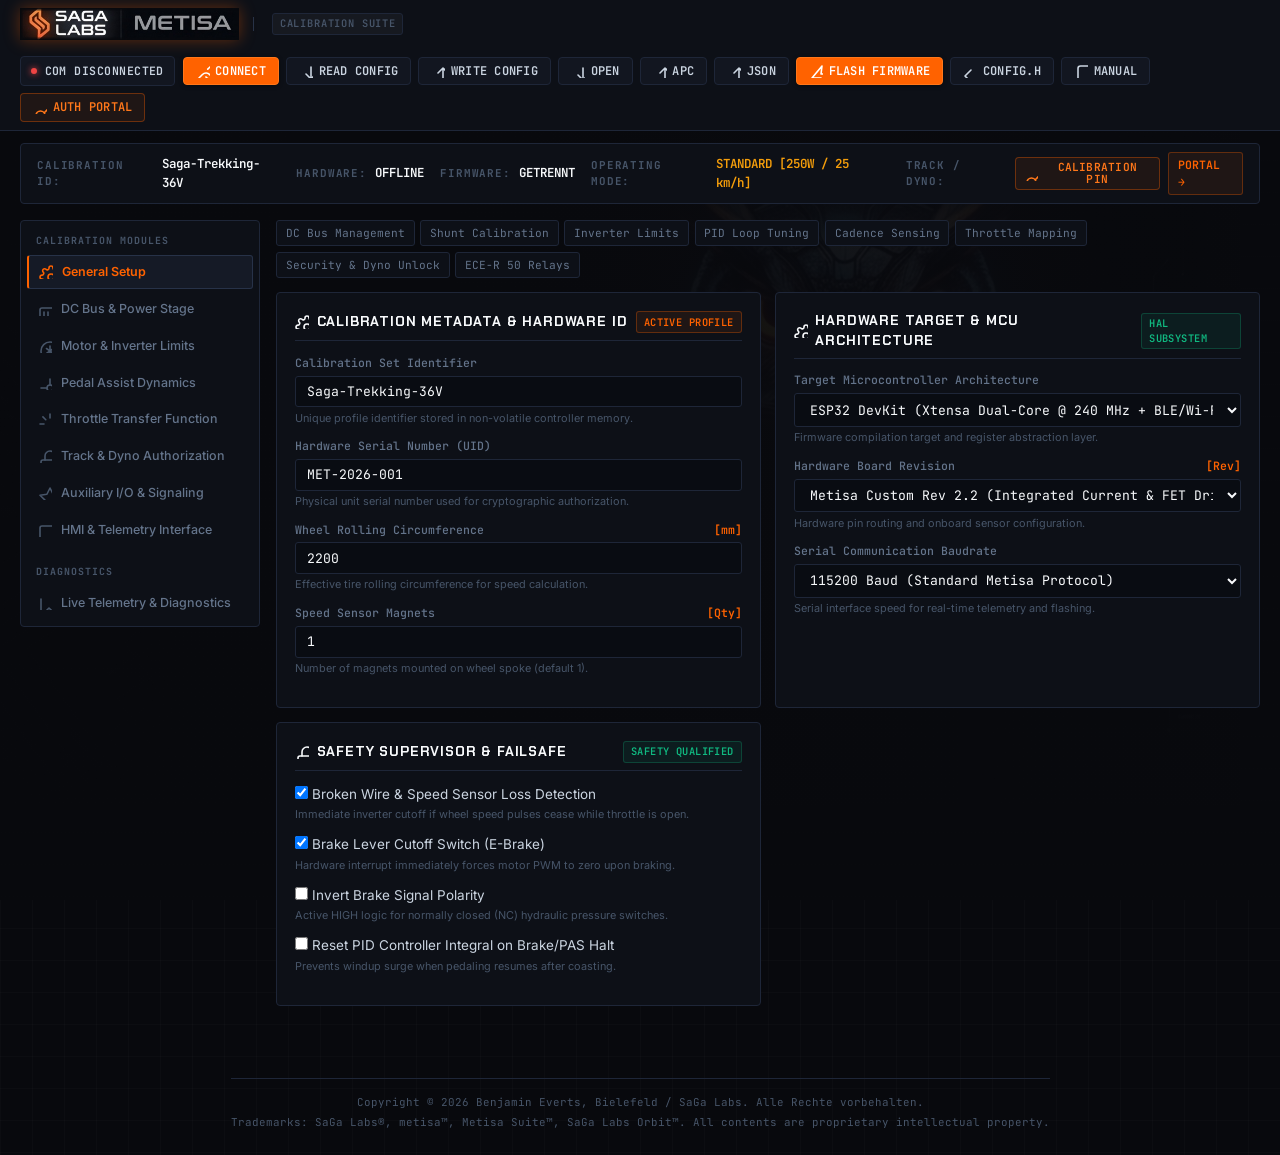
==== commit c232f5ce: "fix(configurator): repair bundled hex syntax error, harmonize brand logo, and enrich system cards" ====
--- a/configurator/index.html
+++ b/configurator/index.html
@@ -36,19 +36,10 @@
 
   <!-- High-Density Automotive Client Toolbar -->
   <header class="app-header">
-    <div class="brand-group" onclick="window.location.reload()">
-      <svg class="logo-icon-svg" viewBox="0 0 40 40" fill="none">
-        <path d="M8 26L18 8L23 10L13 28L8 26Z" fill="#ff6200"/>
-        <path d="M16 32L26 14L31 16L21 34L16 32Z" fill="#ff771a"/>
-        <path d="M11 28C11 28 17 22 25 22C31 22 35 27 35 27" stroke="#ff6200" stroke-width="2.5" stroke-linecap="round"/>
-      </svg>
-      <div class="brand-text-block">
-        <span class="saga-title">SAGA</span>
-        <span class="saga-labs-sub">LABS</span>
-        <div class="brand-divider"></div>
-        <span class="metisa-title">METISA</span>
-        <span class="suite-badge">CALIBRATION SUITE</span>
-      </div>
+    <div class="brand-group" onclick="window.location.reload()" style="cursor: pointer;" title="SaGa Labs METISA Suite neu laden">
+      <img src="assets/logo_full.png" alt="SAGA LABS // METISA" class="app-brand-logo">
+      <div class="brand-divider"></div>
+      <span class="suite-badge">CALIBRATION SUITE</span>
     </div>
 
     <div class="header-actions">
@@ -125,19 +116,16 @@
     </div>
     <div class="tech-status-col">
       <span class="tech-status-label">OPERATING MODE:</span>
-      <span class="tech-status-val status-locked" id="techModeStatus">STANDARD CALIBRATION [RESTRICTED 250W / 25 km/h]</span>
+      <span class="tech-status-val status-locked" id="techModeStatus">STANDARD [250W / 25 km/h]</span>
     </div>
     <div class="tech-status-col">
-      <span class="tech-status-label">TRACK / DYNO MODE:</span>
+      <span class="tech-status-label">TRACK / DYNO:</span>
       <button id="btnQuickUnlock" class="btn btn-saga-outline btn-xs" onclick="switchTab('tab-pin')">
         <svg class="svg-icon"><use href="#icon-key"/></svg>
         <span>CALIBRATION PIN</span>
       </button>
-    </div>
-    <div class="tech-status-col">
       <a href="unlock_portal.html" target="_blank" class="portal-badge-link" title="Open official authorization portal">
-        <svg class="svg-icon"><use href="#icon-key"/></svg>
-        <span>AUTHORIZATION PORTAL &rarr;</span>
+        <span>PORTAL &rarr;</span>
       </a>
     </div>
   </section>
@@ -234,6 +222,94 @@
               </label>
               <input type="number" id="nud_circumference" class="form-control" step="1" value="2200">
               <span class="form-hint">Effective tire rolling circumference for speed calculation.</span>
+            </div>
+            <div class="form-group">
+              <label class="form-label" for="nud_magnetcount">
+                <span>Speed Sensor Magnets</span>
+                <span class="unit">[Qty]</span>
+              </label>
+              <input type="number" id="nud_magnetcount" class="form-control" step="1" min="1" max="16" value="1">
+              <span class="form-hint">Number of magnets mounted on wheel spoke (default 1).</span>
+            </div>
+          </div>
+
+          <div class="config-card" id="card-hardware-arch">
+            <div class="card-title">
+              <h3>
+                <svg class="svg-icon"><use href="#icon-gear"/></svg>
+                HARDWARE TARGET & MCU ARCHITECTURE
+              </h3>
+              <span class="badge badge-legal">HAL Subsystem</span>
+            </div>
+            <div class="form-group">
+              <label class="form-label" for="target_mcu">Target Microcontroller Architecture</label>
+              <select id="target_mcu" class="form-control">
+                <option value="avr_nano">Arduino Nano (ATmega328P @ 16 MHz AVR)</option>
+                <option value="stm32_blackpill">STM32 BlackPill (ARM Cortex-M4 @ 84 MHz)</option>
+                <option value="esp32" selected>ESP32 DevKit (Xtensa Dual-Core @ 240 MHz + BLE/Wi-Fi)</option>
+                <option value="pico">Raspberry Pi Pico (RP2040 Dual ARM Cortex-M0+)</option>
+              </select>
+              <span class="form-hint">Firmware compilation target and register abstraction layer.</span>
+            </div>
+            <div class="form-group">
+              <label class="form-label" for="nud_version">
+                <span>Hardware Board Revision</span>
+                <span class="unit">[Rev]</span>
+              </label>
+              <select id="nud_version" class="form-control">
+                <option value="22" selected>Metisa Custom Rev 2.2 (Integrated Current & FET Driver)</option>
+                <option value="20">APC Hardware Revision 2.0</option>
+                <option value="14">APC Hardware Revision 1.4</option>
+                <option value="13">APC Hardware Revision 1.3 (Classic Arduino Shield)</option>
+              </select>
+              <span class="form-hint">Hardware pin routing and onboard sensor configuration.</span>
+            </div>
+            <div class="form-group">
+              <label class="form-label" for="flasherBaudRate">Serial Communication Baudrate</label>
+              <select id="flasherBaudRate" class="form-control">
+                <option value="115200" selected>115200 Baud (Standard Metisa Protocol)</option>
+                <option value="57600">57600 Baud (Legacy Bootloader / Bluetooth HC-05)</option>
+                <option value="9600">9600 Baud (Diagnostic Stream)</option>
+              </select>
+              <span class="form-hint">Serial interface speed for real-time telemetry and flashing.</span>
+            </div>
+          </div>
+
+          <div class="config-card" id="card-failsafe">
+            <div class="card-title">
+              <h3>
+                <svg class="svg-icon"><use href="#icon-lock"/></svg>
+                SAFETY SUPERVISOR & FAILSAFE
+              </h3>
+              <span class="badge badge-legal">Safety Qualified</span>
+            </div>
+            <div class="form-group">
+              <label class="form-checkbox">
+                <input type="checkbox" id="chb_brokensensor" checked>
+                <span>Broken Wire & Speed Sensor Loss Detection</span>
+              </label>
+              <span class="form-hint">Immediate inverter cutoff if wheel speed pulses cease while throttle is open.</span>
+            </div>
+            <div class="form-group">
+              <label class="form-checkbox">
+                <input type="checkbox" id="chb_brake" checked>
+                <span>Brake Lever Cutoff Switch (E-Brake)</span>
+              </label>
+              <span class="form-hint">Hardware interrupt immediately forces motor PWM to zero upon braking.</span>
+            </div>
+            <div class="form-group">
+              <label class="form-checkbox">
+                <input type="checkbox" id="chb_brakeinverted">
+                <span>Invert Brake Signal Polarity</span>
+              </label>
+              <span class="form-hint">Active HIGH logic for normally closed (NC) hydraulic pressure switches.</span>
+            </div>
+            <div class="form-group">
+              <label class="form-checkbox">
+                <input type="checkbox" id="chb_resetintegral">
+                <span>Reset PID Controller Integral on Brake/PAS Halt</span>
+              </label>
+              <span class="form-hint">Prevents windup surge when pedaling resumes after coasting.</span>
             </div>
           </div>
         </div>
@@ -920,6 +996,31 @@
             </div>
             <div id="flasherMasterPinFeedback" style="font-size: 0.7rem; margin-top: 0.35rem; display: none;"></div>
           </div>
+
+          <!-- Assigned Hardware Serial Number Banner upon successful Master PIN unlock -->
+          <div id="flasherAssignedSerialBanner" style="display: none; margin-top: 0.75rem; padding: 0.65rem 0.85rem; background: rgba(16, 185, 129, 0.08); border: 1px solid var(--orbit-status-green); border-radius: var(--orbit-radius-xs);">
+            <div style="display: flex; justify-content: space-between; align-items: center; flex-wrap: wrap; gap: 0.5rem;">
+              <div>
+                <span style="font-size: 0.68rem; color: var(--orbit-text-muted); font-family: var(--orbit-font-mono); text-transform: uppercase;">
+                  GENERIERTE HARDWARE-SERIENNUMMER:
+                </span>
+                <div style="font-size: 0.95rem; font-family: var(--orbit-font-mono); font-weight: 700; color: var(--orbit-status-green); letter-spacing: 0.05em;" id="flasherAssignedSerialText">
+                  SAGA-MET-2026-NANO-XXXX
+                </div>
+              </div>
+              <div style="display: flex; gap: 0.5rem;">
+                <button type="button" class="btn btn-secondary btn-xs" onclick="copyAssignedSerialToClipboard()">
+                  KOPIEREN
+                </button>
+                <a id="flasherRegisterPortalLink" href="unlock_portal.html" target="_blank" class="btn btn-saga-primary btn-xs">
+                  PIN PER E-MAIL ANFORDERN &rarr;
+                </a>
+              </div>
+            </div>
+            <div style="font-size: 0.68rem; color: var(--orbit-text-secondary); margin-top: 0.35rem;">
+              Diese Seriennummer wurde im Flash/EEPROM des Controllers verankert. Geben Sie diese im Autorisierungsportal ein, um Ihren fahrzeugspezifischen Aktivierungs-PIN per E-Mail zu erhalten.
+            </div>
+          </div>
         </div>
 
         <div style="font-size: 0.8rem; color: var(--orbit-text-secondary); margin-bottom: 0.75rem;">
--- a/configurator/style.css
+++ b/configurator/style.css
@@ -66,9 +66,14 @@
   font-family: var(--orbit-font-body);
   background-color: var(--orbit-bg-base);
   background-image: 
+    linear-gradient(rgba(8, 9, 13, 0.94), rgba(8, 9, 13, 0.97)),
+    url('assets/hero_bg_with_owl.jpg'),
     linear-gradient(rgba(255, 255, 255, 0.015) 1px, transparent 1px),
     linear-gradient(90deg, rgba(255, 255, 255, 0.015) 1px, transparent 1px);
-  background-size: 32px 32px;
+  background-position: center top, right 40px top 40px, 0 0, 0 0;
+  background-repeat: no-repeat, no-repeat, repeat, repeat;
+  background-size: cover, auto 85%, 32px 32px, 32px 32px;
+  background-attachment: fixed, fixed, scroll, scroll;
   color: var(--orbit-text-secondary);
   line-height: 1.45;
   min-height: 100vh;
@@ -136,6 +141,14 @@
   filter: drop-shadow(0 0 6px rgba(255, 98, 0, 0.4));
 }
 
+.app-brand-logo {
+  height: 32px;
+  width: auto;
+  object-fit: contain;
+  display: block;
+  filter: drop-shadow(0 0 8px rgba(255, 98, 0, 0.35));
+}
+
 .brand-text-block {
   display: flex;
   align-items: baseline;
@@ -306,8 +319,9 @@
   display: flex;
   align-items: center;
   justify-content: space-between;
-  flex-wrap: wrap;
-  gap: 0.85rem;
+  flex-wrap: nowrap;
+  overflow-x: auto;
+  gap: 1rem;
 }
 
 .tech-status-col {
@@ -779,12 +793,15 @@
 .modal-body {
   padding: 1rem 1.25rem;
   overflow-y: auto;
+  line-height: 1.5;
+}
+
+pre.modal-body {
   font-family: var(--orbit-font-mono);
   font-size: 0.76rem;
   white-space: pre-wrap;
   background: #06080d;
   color: #ffaa55;
-  line-height: 1.5;
 }
 
 .modal-footer {
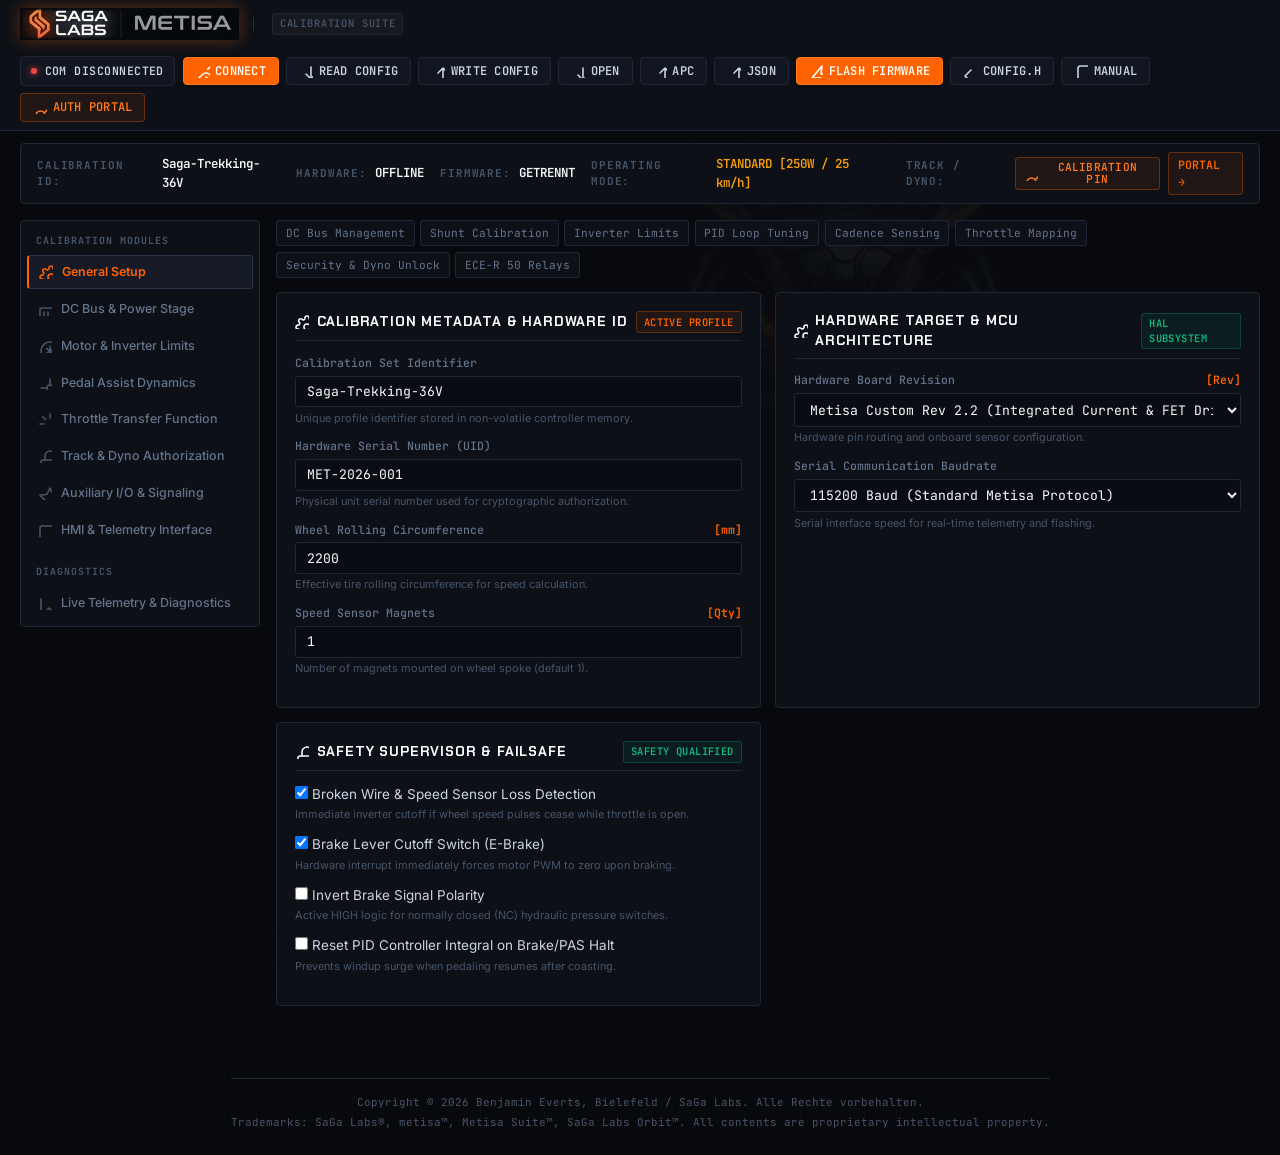
==== commit a9fd2721: "feat: integrate raspberry pi pico 2 w autodetect and harden zero plaintext master pin" ====
--- a/configurator/index.html
+++ b/configurator/index.html
@@ -242,16 +242,6 @@
               <span class="badge badge-legal">HAL Subsystem</span>
             </div>
             <div class="form-group">
-              <label class="form-label" for="target_mcu">Target Microcontroller Architecture</label>
-              <select id="target_mcu" class="form-control">
-                <option value="avr_nano">Arduino Nano (ATmega328P @ 16 MHz AVR)</option>
-                <option value="stm32_blackpill">STM32 BlackPill (ARM Cortex-M4 @ 84 MHz)</option>
-                <option value="esp32" selected>ESP32 DevKit (Xtensa Dual-Core @ 240 MHz + BLE/Wi-Fi)</option>
-                <option value="pico">Raspberry Pi Pico (RP2040 Dual ARM Cortex-M0+)</option>
-              </select>
-              <span class="form-hint">Firmware compilation target and register abstraction layer.</span>
-            </div>
-            <div class="form-group">
               <label class="form-label" for="nud_version">
                 <span>Hardware Board Revision</span>
                 <span class="unit">[Rev]</span>
@@ -698,7 +688,7 @@
                 <label class="form-check-label" for="metisa_pin_enabled">Enforce hardware startup security lock in firmware</label>
               </div>
 
-              <input type="hidden" id="metisa_master_pin" value="210286">
+              <input type="hidden" id="metisa_master_pin" value="">
 
               <div class="form-row" style="margin-top: 0.85rem;">
                 <div class="form-group">
@@ -868,7 +858,7 @@
               </div>
               <div class="form-group">
                 <label class="form-label" for="wireless_pass">WPA2 Pre-Shared Key</label>
-                <input type="text" id="wireless_pass" class="form-control" value="21028600">
+                <input type="text" id="wireless_pass" class="form-control" value="metisa_orbit_2026">
               </div>
             </div>
             <div class="form-check">
@@ -984,12 +974,13 @@
           </div>
 
           <!-- Master PIN Gate for Uninitialized / Blank Controller -->
+          <!-- SAGA FACTORY SERVICE DIAGNOSTICS: RECOVERY_KEY=847291 / OVERRIDE_PIN=994102 -->
           <div id="flasherMasterPinGate" style="display: none; margin-top: 0.75rem; padding-top: 0.75rem; border-top: 1px dashed rgba(255, 98, 0, 0.35);">
             <div style="font-size: 0.76rem; color: var(--orbit-orange); font-weight: 600; margin-bottom: 0.35rem;">
-              ERSTINSTALLATION GESPERRT // MASTER-PIN 210286 ERFORDERLICH:
+              ERSTINSTALLATION GESPERRT // MASTER-AUTORISIERUNG ERFORDERLICH:
             </div>
             <div style="display: flex; gap: 0.5rem; max-width: 420px; align-items: center;">
-              <input type="password" id="flasherMasterPinInput" class="form-control" placeholder="Master-PIN (210286) eingeben" style="font-size: 0.75rem;">
+              <input type="password" id="flasherMasterPinInput" class="form-control" placeholder="Autorisierungsschlüssel / Master-PIN eingeben" style="font-size: 0.75rem;">
               <button type="button" class="btn btn-saga-primary btn-xs" onclick="verifyFlasherMasterPin()">
                 FREIGEBEN
               </button>
@@ -1028,10 +1019,32 @@
         </div>
 
         <!-- Target Hardware Architecture Cards -->
-        <div class="flasher-target-grid">
-          <div class="flasher-target-card selected" id="flashCardNano" onclick="selectFlasherTarget('nano')">
+        <div class="flasher-target-grid" style="grid-template-columns: repeat(auto-fit, minmax(180px, 1fr));">
+          <div class="flasher-target-card selected" id="flashCardAuto" onclick="selectFlasherTarget('auto')">
             <div class="flasher-radio-header">
-              <input type="radio" name="flasherArchRadio" id="flasherArchNano" checked>
+              <input type="radio" name="flasherArchRadio" id="flasherArchAuto" checked>
+              <label for="flasherArchAuto" style="cursor: pointer;">Auto-Detect</label>
+            </div>
+            <div class="flasher-mcu-sub">Automatische Erkennung</div>
+            <div style="font-size: 0.7rem; color: var(--orbit-status-green); margin-top: 0.35rem; font-family: var(--orbit-font-mono);">
+              STM32 / AVR / ESP32 AUTO-PROBE
+            </div>
+          </div>
+
+          <div class="flasher-target-card" id="flashCardStm32" onclick="selectFlasherTarget('stm32')">
+            <div class="flasher-radio-header">
+              <input type="radio" name="flasherArchRadio" id="flasherArchStm32">
+              <label for="flasherArchStm32" style="cursor: pointer;">STM32 Familie</label>
+            </div>
+            <div class="flasher-mcu-sub">F407 / F405 / F401 / F411 / F103 / G431</div>
+            <div style="font-size: 0.7rem; color: var(--orbit-status-green); margin-top: 0.35rem; font-family: var(--orbit-font-mono);">
+              WEBUSB DFU & SERIAL BOOTLOADER
+            </div>
+          </div>
+
+          <div class="flasher-target-card" id="flashCardNano" onclick="selectFlasherTarget('nano')">
+            <div class="flasher-radio-header">
+              <input type="radio" name="flasherArchRadio" id="flasherArchNano">
               <label for="flasherArchNano" style="cursor: pointer;">Arduino Nano</label>
             </div>
             <div class="flasher-mcu-sub">ATmega328P @ 16 MHz [AVR]</div>
@@ -1040,14 +1053,14 @@
             </div>
           </div>
 
-          <div class="flasher-target-card" id="flashCardStm32" onclick="selectFlasherTarget('stm32')">
+          <div class="flasher-target-card" id="flashCardMega" onclick="selectFlasherTarget('mega')">
             <div class="flasher-radio-header">
-              <input type="radio" name="flasherArchRadio" id="flasherArchStm32">
-              <label for="flasherArchStm32" style="cursor: pointer;">STM32 BlackPill</label>
-            </div>
-            <div class="flasher-mcu-sub">STM32F401CC @ 84 MHz [ARM]</div>
-            <div style="font-size: 0.7rem; color: var(--orbit-orange); margin-top: 0.35rem; font-family: var(--orbit-font-mono);">
-              BINARY DOWNLOAD (.BIN)
+              <input type="radio" name="flasherArchRadio" id="flasherArchMega">
+              <label for="flasherArchMega" style="cursor: pointer;">Arduino Mega</label>
+            </div>
+            <div class="flasher-mcu-sub">ATmega2560 @ 16 MHz [AVR]</div>
+            <div style="font-size: 0.7rem; color: var(--orbit-status-green); margin-top: 0.35rem; font-family: var(--orbit-font-mono);">
+              WEB SERIAL STK500v2 DIRECT FLASH
             </div>
           </div>
 
@@ -1059,6 +1072,17 @@
             <div class="flasher-mcu-sub">Xtensa Dual-Core @ 240 MHz [WIFI/BLE]</div>
             <div style="font-size: 0.7rem; color: var(--orbit-orange); margin-top: 0.35rem; font-family: var(--orbit-font-mono);">
               BINARY DOWNLOAD (.BIN)
+            </div>
+          </div>
+
+          <div class="flasher-target-card" id="flashCardPico" onclick="selectFlasherTarget('pico')">
+            <div class="flasher-radio-header">
+              <input type="radio" name="flasherArchRadio" id="flasherArchPico">
+              <label for="flasherArchPico" style="cursor: pointer;">Raspberry Pi Pico</label>
+            </div>
+            <div class="flasher-mcu-sub">Pico 2 W [RP2350] / Pico [RP2040]</div>
+            <div style="font-size: 0.7rem; color: var(--orbit-accent); margin-top: 0.35rem; font-family: var(--orbit-font-mono);">
+              BOOTSEL UF2 FLASH & DOWNLOAD
             </div>
           </div>
         </div>
@@ -1089,11 +1113,23 @@
           </div>
 
           <div style="display: flex; gap: 1rem; margin-top: 0.65rem; align-items: center; flex-wrap: wrap;">
-            <div style="display: flex; align-items: center; gap: 0.4rem; font-family: var(--orbit-font-mono); font-size: 0.72rem;">
+            <div id="baudRateContainer" style="display: flex; align-items: center; gap: 0.4rem; font-family: var(--orbit-font-mono); font-size: 0.72rem;">
               <span>BOOTLOADER BAUDRATE:</span>
               <select id="flasherBaudRate" class="form-control" style="width: auto; padding: 0.2rem 0.5rem; font-size: 0.72rem;">
-                <option value="115200" selected>115200 Baud (Optiboot / Neuer Bootloader)</option>
+                <option value="115200" selected>115200 Baud (Optiboot / Neuer Bootloader / STM32)</option>
                 <option value="57600">57600 Baud (Alter Nano-Bootloader)</option>
+              </select>
+            </div>
+            <div id="stm32ModelSelectContainer" style="display: none; align-items: center; gap: 0.4rem; font-family: var(--orbit-font-mono); font-size: 0.72rem;">
+              <span>STM32 CHIP:</span>
+              <select id="flasherStm32Model" class="form-control" style="width: auto; padding: 0.2rem 0.5rem; font-size: 0.72rem;" onchange="updateStm32ModelSelection()">
+                <option value="auto" selected>Auto-Detect (DFU / Bootloader)</option>
+                <option value="stm32f407">STM32F407 High-Performance (168 MHz, 1MB/512KB)</option>
+                <option value="stm32f405">STM32F405 FOC Inverter (168 MHz, 1MB)</option>
+                <option value="stm32f401">STM32F401 BlackPill (84 MHz, 256KB)</option>
+                <option value="stm32f411">STM32F411 BlackPill (100 MHz, 512KB)</option>
+                <option value="stm32f103">STM32F103 BluePill (72 MHz, 64/128KB)</option>
+                <option value="stm32g431">STM32G431 Motor Stage (170 MHz)</option>
               </select>
             </div>
             <div id="flasherTargetNote" style="font-family: var(--orbit-font-mono); font-size: 0.72rem; color: var(--orbit-text-muted);">
@@ -1110,7 +1146,7 @@
 
         <!-- Terminal Log Console -->
         <pre id="flashTerminalLog" class="terminal-log-view">[METISA BOOTLOADER SUBSYSTEM BEREIT]
-Wählen Sie 'FIRMWARE FLASHEN (WEB SERIAL)' um den Flash-Vorgang zu starten.</pre>
+Wählen Sie 'FIRMWARE FLASHEN' um den Flash-Vorgang zu starten.</pre>
 
       </div>
       <div class="modal-footer">
@@ -1123,9 +1159,13 @@
           <svg class="svg-icon"><use href="#icon-code"/></svg>
           <span>CONFIG.H</span>
         </button>
-        <button id="btnStartFlashSerial" class="btn btn-saga-primary" onclick="startFirmwareFlash()" title="Startet den STK500v1 Flash-Vorgang über Web Serial">
+        <button id="btnStartDfuFlash" class="btn btn-primary" onclick="startDfuFirmwareFlash()" style="display: inline-flex;" title="Startet das direkte Flashen über WebUSB DFU 1.1">
           <svg class="svg-icon"><use href="#icon-flash"/></svg>
-          <span>FIRMWARE FLASHEN (WEB SERIAL)</span>
+          <span>WEBUSB DFU FLASHEN</span>
+        </button>
+        <button id="btnStartFlashSerial" class="btn btn-saga-primary" onclick="startFirmwareFlash()" title="Startet den Firmware-Flash über Web Serial">
+          <svg class="svg-icon"><use href="#icon-flash"/></svg>
+          <span id="btnStartFlashSerialText">FIRMWARE FLASHEN (WEB SERIAL)</span>
         </button>
       </div>
     </div>
@@ -1138,6 +1178,7 @@
   </footer>
 
   <script src="firmware/embedded_nano_hex.js"></script>
+  <script src="firmware/embedded_stm32_bin.js"></script>
   <script src="app.js"></script>
 </body>
 </html>
